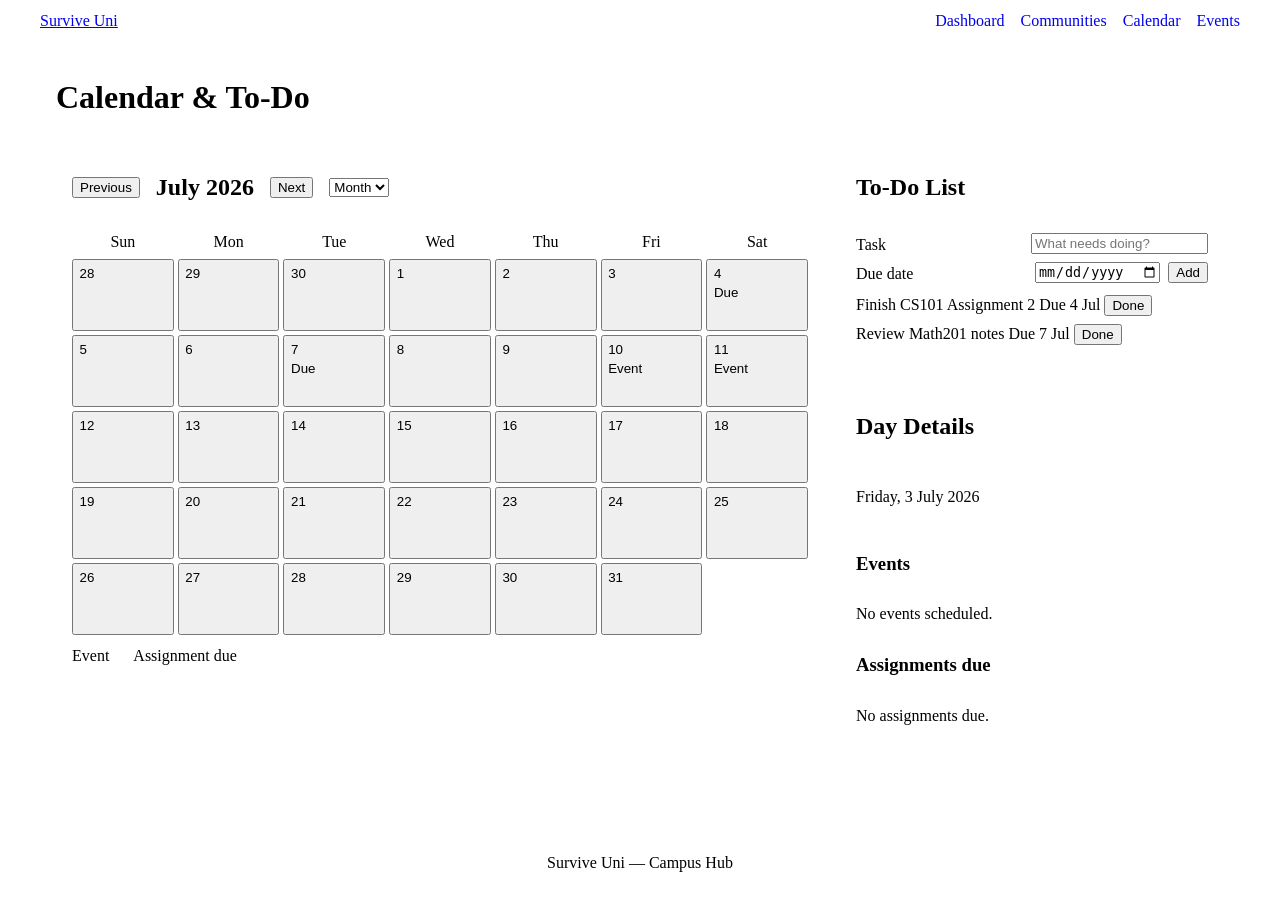
==== calendar.html @ 2c4c382d "Add campus hub multi-page HTML skeleton (Person A). Four-page structure with shared nav, stable IDs," ====
<!DOCTYPE html>
<html lang="en">
<head>
  <meta charset="UTF-8">
  <meta name="viewport" content="width=device-width, initial-scale=1.0">
  <title>Calendar — Survive Uni</title>
  <link rel="stylesheet" href="css/layout.css">
  <link rel="stylesheet" href="css/base.css">
  <link rel="stylesheet" href="css/theme.css">
</head>
<body>
  <header id="site-header">
    <div id="site-header-inner">
      <a id="site-logo" href="dashboard.html">Survive Uni</a>
      <button type="button" id="nav-toggle" aria-controls="main-nav" aria-expanded="false" aria-label="Toggle navigation">Menu</button>
      <nav id="main-nav" aria-label="Main">
        <a href="dashboard.html" data-nav="dashboard">Dashboard</a>
        <a href="communities.html" data-nav="communities">Communities</a>
        <a href="calendar.html" data-nav="calendar" aria-current="page">Calendar</a>
        <a href="events.html" data-nav="events">Events</a>
      </nav>
    </div>
  </header>

  <main id="page-main">
    <h1 id="calendar-page-heading">Calendar &amp; To-Do</h1>

    <div id="calendar-layout">
      <section id="calendar-panel" class="panel" aria-labelledby="calendar-panel-heading">
        <h2 id="calendar-panel-heading" hidden>School calendar</h2>

        <div id="calendar-toolbar">
          <button type="button" id="calendar-prev" aria-label="Previous month">Previous</button>
          <h2 id="calendar-month-label">July 2026</h2>
          <button type="button" id="calendar-next" aria-label="Next month">Next</button>
          <select id="calendar-view-toggle" aria-label="Calendar view">
            <option value="month" selected>Month</option>
            <option value="week">Week</option>
          </select>
        </div>

        <div id="calendar-grid">
          <div id="calendar-weekdays" aria-hidden="true">
            <span>Sun</span>
            <span>Mon</span>
            <span>Tue</span>
            <span>Wed</span>
            <span>Thu</span>
            <span>Fri</span>
            <span>Sat</span>
          </div>
          <div id="calendar-days" role="grid" aria-label="Calendar days">
            <button type="button" class="calendar-day" data-date="2026-06-28" role="gridcell" aria-label="28 June 2026">28</button>
            <button type="button" class="calendar-day" data-date="2026-06-29" role="gridcell" aria-label="29 June 2026">29</button>
            <button type="button" class="calendar-day" data-date="2026-06-30" role="gridcell" aria-label="30 June 2026">30</button>
            <button type="button" class="calendar-day" data-date="2026-07-01" role="gridcell" aria-label="1 July 2026">1</button>
            <button type="button" class="calendar-day" data-date="2026-07-02" role="gridcell" aria-label="2 July 2026">2</button>
            <button type="button" class="calendar-day" data-date="2026-07-03" role="gridcell" aria-label="3 July 2026" aria-current="date">3</button>
            <button type="button" class="calendar-day" data-date="2026-07-04" role="gridcell" aria-label="4 July 2026">
              4
              <span class="calendar-marker calendar-marker--assignment" title="CS101 Assignment 2 due">Due</span>
            </button>
            <button type="button" class="calendar-day" data-date="2026-07-05" role="gridcell" aria-label="5 July 2026">5</button>
            <button type="button" class="calendar-day" data-date="2026-07-06" role="gridcell" aria-label="6 July 2026">6</button>
            <button type="button" class="calendar-day" data-date="2026-07-07" role="gridcell" aria-label="7 July 2026">
              7
              <span class="calendar-marker calendar-marker--assignment" title="Math201 Problem Set 5 due">Due</span>
            </button>
            <button type="button" class="calendar-day" data-date="2026-07-08" role="gridcell" aria-label="8 July 2026">8</button>
            <button type="button" class="calendar-day" data-date="2026-07-09" role="gridcell" aria-label="9 July 2026">9</button>
            <button type="button" class="calendar-day" data-date="2026-07-10" role="gridcell" aria-label="10 July 2026">
              10
              <span class="calendar-marker calendar-marker--event" title="Career Fair">Event</span>
            </button>
            <button type="button" class="calendar-day" data-date="2026-07-11" role="gridcell" aria-label="11 July 2026">
              11
              <span class="calendar-marker calendar-marker--event" title="Hackathon Kickoff">Event</span>
            </button>
            <button type="button" class="calendar-day" data-date="2026-07-12" role="gridcell" aria-label="12 July 2026">12</button>
            <button type="button" class="calendar-day" data-date="2026-07-13" role="gridcell" aria-label="13 July 2026">13</button>
            <button type="button" class="calendar-day" data-date="2026-07-14" role="gridcell" aria-label="14 July 2026">14</button>
            <button type="button" class="calendar-day" data-date="2026-07-15" role="gridcell" aria-label="15 July 2026">15</button>
            <button type="button" class="calendar-day" data-date="2026-07-16" role="gridcell" aria-label="16 July 2026">16</button>
            <button type="button" class="calendar-day" data-date="2026-07-17" role="gridcell" aria-label="17 July 2026">17</button>
            <button type="button" class="calendar-day" data-date="2026-07-18" role="gridcell" aria-label="18 July 2026">18</button>
            <button type="button" class="calendar-day" data-date="2026-07-19" role="gridcell" aria-label="19 July 2026">19</button>
            <button type="button" class="calendar-day" data-date="2026-07-20" role="gridcell" aria-label="20 July 2026">20</button>
            <button type="button" class="calendar-day" data-date="2026-07-21" role="gridcell" aria-label="21 July 2026">21</button>
            <button type="button" class="calendar-day" data-date="2026-07-22" role="gridcell" aria-label="22 July 2026">22</button>
            <button type="button" class="calendar-day" data-date="2026-07-23" role="gridcell" aria-label="23 July 2026">23</button>
            <button type="button" class="calendar-day" data-date="2026-07-24" role="gridcell" aria-label="24 July 2026">24</button>
            <button type="button" class="calendar-day" data-date="2026-07-25" role="gridcell" aria-label="25 July 2026">25</button>
            <button type="button" class="calendar-day" data-date="2026-07-26" role="gridcell" aria-label="26 July 2026">26</button>
            <button type="button" class="calendar-day" data-date="2026-07-27" role="gridcell" aria-label="27 July 2026">27</button>
            <button type="button" class="calendar-day" data-date="2026-07-28" role="gridcell" aria-label="28 July 2026">28</button>
            <button type="button" class="calendar-day" data-date="2026-07-29" role="gridcell" aria-label="29 July 2026">29</button>
            <button type="button" class="calendar-day" data-date="2026-07-30" role="gridcell" aria-label="30 July 2026">30</button>
            <button type="button" class="calendar-day" data-date="2026-07-31" role="gridcell" aria-label="31 July 2026">31</button>
          </div>
        </div>

        <div id="calendar-legend" aria-label="Calendar legend">
          <span><span class="calendar-marker calendar-marker--event" aria-hidden="true"></span> Event</span>
          <span><span class="calendar-marker calendar-marker--assignment" aria-hidden="true"></span> Assignment due</span>
        </div>
      </section>

      <aside id="calendar-sidebar">
        <section id="todo-panel" class="panel" aria-labelledby="todo-heading">
          <h2 id="todo-heading">To-Do List</h2>
          <form id="todo-form" aria-label="Add a to-do">
            <label for="todo-title">Task</label>
            <input type="text" id="todo-title" name="title" placeholder="What needs doing?" required>
            <label for="todo-due">Due date</label>
            <input type="date" id="todo-due" name="due">
            <button type="submit" id="todo-add-btn">Add</button>
          </form>
          <ul id="todo-list" aria-live="polite">
            <li class="todo-item" data-todo-id="1">
              <span class="todo-title">Finish CS101 Assignment 2</span>
              <time class="todo-due" datetime="2026-07-04">Due 4 Jul</time>
              <button type="button" class="todo-done-btn">Done</button>
            </li>
            <li class="todo-item" data-todo-id="2">
              <span class="todo-title">Review Math201 notes</span>
              <time class="todo-due" datetime="2026-07-07">Due 7 Jul</time>
              <button type="button" class="todo-done-btn">Done</button>
            </li>
          </ul>
        </section>

        <section id="day-detail-panel" class="panel" aria-labelledby="day-detail-heading">
          <h2 id="day-detail-heading">Day Details</h2>
          <p id="selected-day-label">Friday, 3 July 2026</p>
          <h3 id="day-events-heading">Events</h3>
          <ul id="day-events-list">
            <li>No events scheduled.</li>
          </ul>
          <h3 id="day-assignments-heading">Assignments due</h3>
          <ul id="day-assignments-list">
            <li>No assignments due.</li>
          </ul>
        </section>
      </aside>
    </div>
  </main>

  <footer id="site-footer">
    <p>Survive Uni — Campus Hub</p>
  </footer>

  <template id="calendar-event-template">
    <li class="calendar-event-item">
      <strong class="calendar-event-title"></strong>
      <time class="calendar-event-time"></time>
    </li>
  </template>

  <template id="todo-item-template">
    <li class="todo-item">
      <span class="todo-title"></span>
      <time class="todo-due"></time>
      <button type="button" class="todo-done-btn">Done</button>
    </li>
  </template>

  <script src="js/storage.js"></script>
  <script src="js/calendar.js"></script>
  <script src="js/app.js"></script>
</body>
</html>
---- css/layout.css ----
/* Person A — structural layout only (Person B owns visual styling) */

*,
*::before,
*::after {
  box-sizing: border-box;
}

body {
  margin: 0;
  min-height: 100vh;
  display: flex;
  flex-direction: column;
}

#site-header {
  display: flex;
  flex-wrap: wrap;
  align-items: center;
  justify-content: space-between;
  gap: 0.75rem;
  padding: 0.75rem 1rem;
}

#site-header-inner {
  display: flex;
  flex-wrap: wrap;
  align-items: center;
  justify-content: space-between;
  gap: 0.75rem;
  width: 100%;
  max-width: 1200px;
  margin: 0 auto;
}

#nav-toggle {
  display: none;
}

#main-nav {
  display: flex;
  flex-wrap: wrap;
  gap: 0.5rem 1rem;
  align-items: center;
}

#main-nav a {
  text-decoration: none;
}

#page-main {
  flex: 1;
  width: 100%;
  max-width: 1200px;
  margin: 0 auto;
  padding: 1rem;
}

#site-footer {
  padding: 0.75rem 1rem;
  text-align: center;
}

.panel {
  display: flex;
  flex-direction: column;
  gap: 0.75rem;
  padding: 1rem;
  min-width: 0;
}

.panel ul,
.panel ol {
  list-style: none;
  margin: 0;
  padding: 0;
  display: flex;
  flex-direction: column;
  gap: 0.5rem;
}

/* Dashboard */
#dashboard-grid {
  display: grid;
  grid-template-columns: minmax(0, 2fr) minmax(0, 1fr);
  gap: 1rem;
  align-items: start;
}

#dashboard-primary {
  display: flex;
  flex-direction: column;
  gap: 1rem;
}

#dashboard-sidebar {
  display: flex;
  flex-direction: column;
  gap: 1rem;
}

#weekly-timetable {
  width: 100%;
  border-collapse: collapse;
}

#weekly-timetable th,
#weekly-timetable td {
  padding: 0.5rem;
  text-align: left;
  vertical-align: top;
}

#quick-links ul {
  display: flex;
  flex-wrap: wrap;
  gap: 0.5rem 1rem;
}

/* Communities */
#communities-layout {
  display: grid;
  grid-template-columns: minmax(0, 240px) minmax(0, 1fr) minmax(0, 200px);
  gap: 1rem;
  align-items: stretch;
  min-height: 70vh;
}

#communities-sidebar,
#chat-panel,
#members-panel {
  display: flex;
  flex-direction: column;
  gap: 0.75rem;
  min-width: 0;
  min-height: 0;
}

#community-search,
#join-community-form,
#chat-compose-form {
  display: flex;
  flex-wrap: wrap;
  gap: 0.5rem;
  align-items: flex-end;
}

#community-search label,
#join-community-form label,
#chat-compose-form label {
  display: flex;
  flex-direction: column;
  gap: 0.25rem;
  flex: 1 1 140px;
}

#communities-list {
  flex: 1;
  overflow-y: auto;
  display: flex;
  flex-direction: column;
  gap: 0.25rem;
}

.community-item {
  display: block;
  width: 100%;
  text-align: left;
  padding: 0.5rem 0.75rem;
  cursor: pointer;
}

#chat-header {
  display: flex;
  align-items: center;
  justify-content: space-between;
  gap: 0.5rem;
}

#chat-messages {
  flex: 1;
  overflow-y: auto;
  display: flex;
  flex-direction: column;
  gap: 0.75rem;
  min-height: 12rem;
  padding: 0.5rem;
}

.chat-message {
  display: flex;
  flex-direction: column;
  gap: 0.25rem;
  max-width: 85%;
}

.chat-message--self {
  align-self: flex-end;
  text-align: right;
}

#chat-compose-form {
  margin-top: auto;
}

#community-members-list {
  flex: 1;
  overflow-y: auto;
}

/* Calendar */
#calendar-layout {
  display: grid;
  grid-template-columns: minmax(0, 2fr) minmax(0, 1fr);
  gap: 1rem;
  align-items: start;
}

#calendar-toolbar {
  display: flex;
  flex-wrap: wrap;
  align-items: center;
  gap: 0.5rem 1rem;
}

#calendar-grid {
  display: flex;
  flex-direction: column;
  gap: 0.5rem;
}

#calendar-weekdays {
  display: grid;
  grid-template-columns: repeat(7, minmax(0, 1fr));
  gap: 0.25rem;
  text-align: center;
}

#calendar-days {
  display: grid;
  grid-template-columns: repeat(7, minmax(0, 1fr));
  gap: 0.25rem;
}

.calendar-day {
  min-height: 4.5rem;
  padding: 0.35rem;
  display: flex;
  flex-direction: column;
  gap: 0.25rem;
}

#calendar-legend {
  display: flex;
  flex-wrap: wrap;
  gap: 0.75rem 1.5rem;
}

#todo-form {
  display: flex;
  flex-wrap: wrap;
  gap: 0.5rem;
  align-items: flex-end;
}

#todo-form label {
  display: flex;
  flex-direction: column;
  gap: 0.25rem;
  flex: 1 1 140px;
}

#calendar-sidebar {
  display: flex;
  flex-direction: column;
  gap: 1rem;
}

/* Events */
#events-layout {
  display: grid;
  grid-template-columns: minmax(0, 220px) minmax(0, 1fr);
  gap: 1rem;
  align-items: start;
}

#events-filter-bar {
  display: flex;
  flex-direction: column;
  gap: 0.75rem;
}

#events-filter-bar label {
  display: flex;
  flex-direction: column;
  gap: 0.25rem;
}

#events-feed {
  display: flex;
  flex-direction: column;
  gap: 1rem;
}

.event-card {
  display: flex;
  flex-direction: column;
  gap: 0.5rem;
  padding: 1rem;
}

.event-card-media {
  width: 100%;
  max-height: 200px;
  object-fit: cover;
}

/* Mobile */
@media (max-width: 768px) {
  #nav-toggle {
    display: inline-block;
  }

  #main-nav {
    display: none;
    flex-direction: column;
    align-items: stretch;
    width: 100%;
  }

  #main-nav.is-open {
    display: flex;
  }

  #dashboard-grid,
  #communities-layout,
  #calendar-layout,
  #events-layout {
    grid-template-columns: 1fr;
  }

  #communities-layout {
    min-height: auto;
  }

  #members-panel {
    order: 3;
  }

  #chat-panel {
    order: 2;
    min-height: 50vh;
  }

  #communities-sidebar {
    order: 1;
  }
}
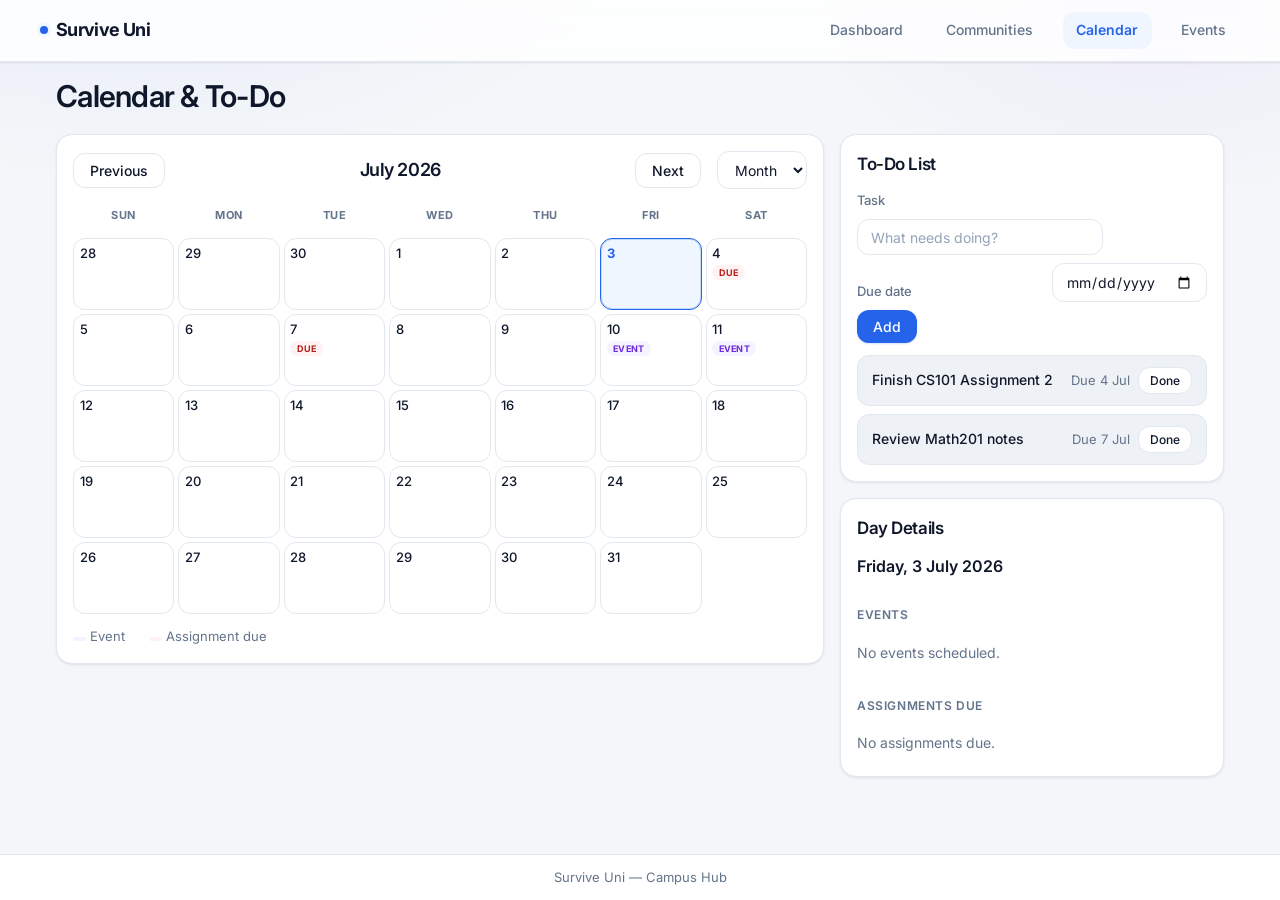
==== commit ad67de7b: "Polish UI with emil-design-eng motion and visual refinements. Custom easings, staggered reveals, pre" ====
--- a/calendar.html
+++ b/calendar.html
@@ -7,6 +7,7 @@
   <link rel="stylesheet" href="css/layout.css">
   <link rel="stylesheet" href="css/base.css">
   <link rel="stylesheet" href="css/theme.css">
+  <link rel="stylesheet" href="css/animations.css">
 </head>
 <body>
   <header id="site-header">
--- a/css/base.css
+++ b/css/base.css
@@ -0,0 +1,719 @@
+/* Person B — Modern SaaS base styles (Emil design-eng polish) */
+
+@import url("https://fonts.googleapis.com/css2?family=Inter:wght@400;500;600;700&display=swap");
+
+:root {
+  --font-sans: "Inter", system-ui, -apple-system, "Segoe UI", Roboto, sans-serif;
+  --radius-sm: 8px;
+  --radius-md: 12px;
+  --radius-lg: 16px;
+  --radius-xl: 20px;
+  --radius-full: 9999px;
+  --shadow-sm: 0 1px 2px rgba(15, 23, 42, 0.04), 0 1px 3px rgba(15, 23, 42, 0.06);
+  --shadow-md: 0 4px 6px rgba(15, 23, 42, 0.04), 0 10px 24px rgba(15, 23, 42, 0.08);
+  --shadow-lg: 0 8px 16px rgba(15, 23, 42, 0.06), 0 24px 48px rgba(15, 23, 42, 0.1);
+  --ease-out: cubic-bezier(0.23, 1, 0.32, 1);
+  --duration-fast: 140ms;
+}
+
+body {
+  font-family: var(--font-sans);
+  font-size: 0.9375rem;
+  line-height: 1.6;
+  color: var(--color-text);
+  background-color: var(--color-bg);
+  background-image:
+    radial-gradient(ellipse 80% 60% at 10% -10%, rgba(37, 99, 235, 0.07), transparent 50%),
+    radial-gradient(ellipse 60% 50% at 90% 0%, rgba(124, 58, 237, 0.05), transparent 45%);
+  -webkit-font-smoothing: antialiased;
+  text-rendering: optimizeLegibility;
+}
+
+h1, h2, h3 {
+  margin: 0;
+  font-weight: 600;
+  letter-spacing: -0.025em;
+  color: var(--color-text);
+}
+
+h1 {
+  font-size: 1.875rem;
+  line-height: 1.2;
+}
+
+h2 { font-size: 1.0625rem; }
+h3 { font-size: 0.9375rem; }
+
+p { margin: 0; }
+
+a {
+  color: var(--color-accent);
+  text-decoration: none;
+  transition: color var(--duration-fast) var(--ease-out);
+}
+
+@media (hover: hover) and (pointer: fine) {
+  a:hover {
+    color: var(--color-accent-hover);
+  }
+}
+
+/* Header — glass bar */
+#site-header {
+  background: rgba(255, 255, 255, 0.82);
+  backdrop-filter: blur(12px) saturate(1.4);
+  -webkit-backdrop-filter: blur(12px) saturate(1.4);
+  border-bottom: 1px solid var(--color-border);
+  box-shadow: var(--shadow-sm);
+  position: sticky;
+  top: 0;
+  z-index: 100;
+}
+
+#site-logo {
+  font-size: 1.125rem;
+  font-weight: 700;
+  color: var(--color-text);
+  letter-spacing: -0.035em;
+  display: inline-flex;
+  align-items: center;
+  gap: 0.5rem;
+}
+
+#site-logo::before {
+  content: "";
+  width: 8px;
+  height: 8px;
+  border-radius: var(--radius-full);
+  background: var(--color-accent);
+  box-shadow: 0 0 0 3px var(--color-accent-subtle);
+}
+
+@media (hover: hover) and (pointer: fine) {
+  #site-logo:hover {
+    color: var(--color-accent);
+  }
+}
+
+#main-nav a {
+  font-size: 0.875rem;
+  font-weight: 500;
+  color: var(--color-text-muted);
+  padding: 0.45rem 0.85rem;
+  border-radius: var(--radius-md);
+}
+
+@media (hover: hover) and (pointer: fine) {
+  #main-nav a:hover {
+    color: var(--color-text);
+    background: var(--color-bg-subtle);
+  }
+}
+
+#main-nav a[aria-current="page"] {
+  color: var(--color-accent);
+  background: var(--color-accent-subtle);
+  font-weight: 600;
+}
+
+#nav-toggle {
+  font-family: inherit;
+  font-size: 0.875rem;
+  font-weight: 500;
+  padding: 0.45rem 0.85rem;
+  border: 1px solid var(--color-border);
+  border-radius: var(--radius-md);
+  background: var(--color-surface);
+  color: var(--color-text);
+  cursor: pointer;
+}
+
+@media (hover: hover) and (pointer: fine) {
+  #nav-toggle:hover {
+    background: var(--color-bg-subtle);
+    border-color: var(--color-border-strong);
+  }
+}
+
+#site-footer {
+  font-size: 0.8125rem;
+  color: var(--color-text-muted);
+  border-top: 1px solid var(--color-border);
+  background: var(--color-surface);
+}
+
+#site-footer p { margin: 0; }
+
+/* Panels */
+.panel {
+  background: var(--color-surface);
+  border: 1px solid var(--color-border);
+  border-radius: var(--radius-lg);
+  box-shadow: var(--shadow-sm);
+}
+
+#today-summary {
+  background:
+    linear-gradient(135deg, var(--color-accent-subtle) 0%, transparent 55%),
+    var(--color-surface);
+  border-color: var(--color-accent-border);
+  position: relative;
+  overflow: hidden;
+}
+
+#today-summary::after {
+  content: "";
+  position: absolute;
+  top: -40%;
+  right: -10%;
+  width: 200px;
+  height: 200px;
+  border-radius: 50%;
+  background: radial-gradient(circle, rgba(37, 99, 235, 0.08) 0%, transparent 70%);
+  pointer-events: none;
+}
+
+#today-date-label {
+  font-size: 0.75rem;
+  font-weight: 600;
+  color: var(--color-accent);
+  text-transform: uppercase;
+  letter-spacing: 0.06em;
+}
+
+#today-summary-text {
+  color: var(--color-text-muted);
+  max-width: 42ch;
+}
+
+/* Buttons */
+button,
+[type="submit"] {
+  font-family: inherit;
+  font-size: 0.875rem;
+  font-weight: 500;
+  padding: 0.5rem 1rem;
+  border: none;
+  border-radius: var(--radius-md);
+  background: var(--color-accent);
+  color: #fff;
+  cursor: pointer;
+  box-shadow: 0 1px 2px rgba(37, 99, 235, 0.2);
+}
+
+@media (hover: hover) and (pointer: fine) {
+  button:hover,
+  [type="submit"]:hover {
+    background: var(--color-accent-hover);
+    box-shadow: 0 2px 8px rgba(37, 99, 235, 0.25);
+  }
+}
+
+button:active,
+[type="submit"]:active {
+  transform: scale(0.97);
+  box-shadow: none;
+}
+
+button:focus-visible,
+[type="submit"]:focus-visible,
+input:focus-visible,
+select:focus-visible {
+  outline: 2px solid var(--color-accent);
+  outline-offset: 2px;
+}
+
+#calendar-prev,
+#calendar-next,
+#events-load-more,
+.todo-done-btn {
+  background: var(--color-surface);
+  color: var(--color-text);
+  border: 1px solid var(--color-border);
+  box-shadow: none;
+}
+
+@media (hover: hover) and (pointer: fine) {
+  #calendar-prev:hover,
+  #calendar-next:hover,
+  #events-load-more:hover,
+  .todo-done-btn:hover {
+    background: var(--color-bg-subtle);
+    border-color: var(--color-border-strong);
+    box-shadow: var(--shadow-sm);
+  }
+
+  .todo-done-btn:hover {
+    background: var(--color-success-bg);
+    color: var(--color-success-text);
+    border-color: var(--color-success-border);
+  }
+}
+
+/* Forms */
+input,
+select,
+textarea {
+  font-family: inherit;
+  font-size: 0.875rem;
+  padding: 0.55rem 0.8rem;
+  border: 1px solid var(--color-border);
+  border-radius: var(--radius-md);
+  background: var(--color-surface);
+  color: var(--color-text);
+  transition: border-color var(--duration-fast) var(--ease-out),
+              box-shadow var(--duration-fast) var(--ease-out);
+}
+
+input::placeholder {
+  color: var(--color-text-faint);
+}
+
+@media (hover: hover) and (pointer: fine) {
+  input:hover,
+  select:hover {
+    border-color: var(--color-border-strong);
+  }
+}
+
+input:focus,
+select:focus {
+  border-color: var(--color-accent);
+  box-shadow: 0 0 0 3px var(--color-accent-subtle);
+  outline: none;
+}
+
+label {
+  font-size: 0.8125rem;
+  font-weight: 500;
+  color: var(--color-text-muted);
+}
+
+/* Timetable */
+#weekly-timetable {
+  font-size: 0.8125rem;
+  border-radius: var(--radius-md);
+  overflow: hidden;
+  border: 1px solid var(--color-border);
+}
+
+#weekly-timetable thead {
+  background: var(--color-bg-subtle);
+}
+
+#weekly-timetable th {
+  font-weight: 600;
+  font-size: 0.75rem;
+  text-transform: uppercase;
+  letter-spacing: 0.04em;
+  color: var(--color-text-muted);
+  border-bottom: 1px solid var(--color-border);
+}
+
+#weekly-timetable td,
+#weekly-timetable tbody th {
+  border-bottom: 1px solid var(--color-border);
+}
+
+#weekly-timetable tbody th {
+  color: var(--color-text-faint);
+  font-weight: 500;
+  width: 4.5rem;
+}
+
+#weekly-timetable td:not(:empty) {
+  font-weight: 500;
+  color: var(--color-text);
+  background: var(--color-accent-subtle);
+  border-radius: var(--radius-sm);
+}
+
+@media (hover: hover) and (pointer: fine) {
+  #weekly-timetable tbody tr:hover td:not(:empty) {
+    background: rgba(37, 99, 235, 0.12);
+  }
+}
+
+/* Dashboard lists */
+#deadlines-list li,
+#announcements-list li,
+#upcoming-events-list li {
+  padding: 0.75rem 0.85rem;
+  border-radius: var(--radius-md);
+  background: var(--color-bg-subtle);
+  border: 1px solid transparent;
+  font-size: 0.875rem;
+}
+
+@media (hover: hover) and (pointer: fine) {
+  #deadlines-list li:hover,
+  #announcements-list li:hover,
+  #upcoming-events-list li:hover {
+    background: var(--color-surface);
+    border-color: var(--color-border);
+    transform: translateX(2px);
+  }
+}
+
+#deadlines-list li {
+  border-left: 3px solid var(--color-urgent);
+}
+
+#deadlines-list li:nth-child(2) {
+  border-left-color: var(--color-soon);
+}
+
+#announcements-list li {
+  border-left: 3px solid var(--color-accent);
+}
+
+#upcoming-events-list li {
+  border-left: 3px solid var(--color-event);
+}
+
+#deadlines-list span,
+#announcements-list span,
+#upcoming-events-list span {
+  color: var(--color-text-muted);
+}
+
+#quick-links a {
+  display: inline-block;
+  padding: 0.4rem 0.85rem;
+  border-radius: var(--radius-full);
+  background: var(--color-accent-subtle);
+  font-size: 0.8125rem;
+  font-weight: 500;
+  transition: background var(--duration-fast) var(--ease-out),
+              color var(--duration-fast) var(--ease-out),
+              transform var(--duration-fast) var(--ease-out);
+}
+
+@media (hover: hover) and (pointer: fine) {
+  #quick-links a:hover {
+    background: var(--color-accent);
+    color: #fff;
+    transform: translateY(-1px);
+  }
+}
+
+#communities-page-heading,
+#calendar-page-heading,
+#events-page-heading {
+  margin-bottom: 1.25rem;
+}
+
+/* Communities */
+.community-item {
+  font-family: inherit;
+  font-size: 0.875rem;
+  border: 1px solid transparent;
+  border-radius: var(--radius-md);
+  background: transparent;
+  color: var(--color-text);
+  box-shadow: none;
+}
+
+.community-item[aria-current="true"] {
+  background: var(--color-accent-subtle);
+  border-color: var(--color-accent-border);
+  color: var(--color-accent);
+  font-weight: 600;
+}
+
+.community-unread {
+  display: inline-flex;
+  align-items: center;
+  justify-content: center;
+  min-width: 1.25rem;
+  height: 1.25rem;
+  padding: 0 0.35rem;
+  margin-left: 0.5rem;
+  font-size: 0.6875rem;
+  font-weight: 700;
+  border-radius: var(--radius-full);
+  background: var(--color-accent);
+  color: #fff;
+}
+
+#chat-panel {
+  background: var(--color-bg-subtle);
+}
+
+#chat-header {
+  padding-bottom: 0.85rem;
+  border-bottom: 1px solid var(--color-border);
+}
+
+#chat-header-meta {
+  font-size: 0.8125rem;
+  color: var(--color-text-muted);
+}
+
+#chat-messages {
+  background: var(--color-surface);
+  border-radius: var(--radius-md);
+  border: 1px solid var(--color-border);
+  scroll-behavior: smooth;
+}
+
+.chat-message {
+  padding: 0.7rem 0.9rem;
+  border-radius: var(--radius-lg) var(--radius-lg) var(--radius-lg) var(--radius-sm);
+  background: var(--color-bg-subtle);
+  border: 1px solid var(--color-border);
+  max-width: 78%;
+}
+
+.chat-message--self {
+  border-radius: var(--radius-lg) var(--radius-lg) var(--radius-sm) var(--radius-lg);
+  background: linear-gradient(135deg, var(--color-accent-subtle), rgba(37, 99, 235, 0.06));
+  border-color: var(--color-accent-border);
+}
+
+.chat-message header {
+  display: flex;
+  flex-wrap: wrap;
+  align-items: center;
+  gap: 0.35rem 0.5rem;
+  margin-bottom: 0.3rem;
+}
+
+.chat-sender { font-size: 0.8125rem; }
+
+.chat-role {
+  font-size: 0.625rem;
+  font-weight: 700;
+  text-transform: uppercase;
+  letter-spacing: 0.05em;
+  padding: 0.15rem 0.45rem;
+  border-radius: var(--radius-sm);
+}
+
+.chat-timestamp {
+  font-size: 0.6875rem;
+  color: var(--color-text-faint);
+  margin-left: auto;
+}
+
+.chat-body {
+  margin: 0;
+  font-size: 0.875rem;
+  line-height: 1.55;
+}
+
+#community-members-list li {
+  padding: 0.55rem 0.7rem;
+  border-radius: var(--radius-md);
+  font-size: 0.875rem;
+}
+
+@media (hover: hover) and (pointer: fine) {
+  #community-members-list li:hover {
+    background: var(--color-bg-subtle);
+  }
+}
+
+#community-members-list li[data-role="lecturer"] {
+  border-left: 3px solid var(--color-role-lecturer);
+}
+
+#community-members-list span {
+  color: var(--color-text-muted);
+  font-size: 0.8125rem;
+}
+
+/* Calendar */
+#calendar-month-label {
+  font-size: 1.125rem;
+  font-weight: 600;
+  flex: 1;
+  text-align: center;
+}
+
+#calendar-weekdays span {
+  font-size: 0.6875rem;
+  font-weight: 700;
+  color: var(--color-text-muted);
+  text-transform: uppercase;
+  letter-spacing: 0.05em;
+  padding: 0.35rem;
+}
+
+.calendar-day {
+  font-family: inherit;
+  font-size: 0.8125rem;
+  font-weight: 500;
+  text-align: left;
+  border: 1px solid var(--color-border);
+  border-radius: var(--radius-md);
+  background: var(--color-surface);
+  color: var(--color-text);
+  cursor: pointer;
+  box-shadow: none;
+}
+
+.calendar-day[aria-current="date"] {
+  border-color: var(--color-accent);
+  background: var(--color-accent-subtle);
+  box-shadow: inset 0 0 0 1px var(--color-accent-border);
+  font-weight: 700;
+  color: var(--color-accent);
+}
+
+.calendar-marker {
+  display: inline-block;
+  font-size: 0.5625rem;
+  font-weight: 700;
+  padding: 0.12rem 0.4rem;
+  border-radius: var(--radius-sm);
+  text-transform: uppercase;
+  letter-spacing: 0.03em;
+}
+
+.calendar-marker--event {
+  background: var(--color-event-bg);
+  color: var(--color-event-text);
+}
+
+.calendar-marker--assignment {
+  background: var(--color-urgent-bg);
+  color: var(--color-urgent-text);
+}
+
+#calendar-legend {
+  font-size: 0.8125rem;
+  color: var(--color-text-muted);
+}
+
+.todo-item {
+  display: flex;
+  flex-wrap: wrap;
+  align-items: center;
+  gap: 0.5rem;
+  padding: 0.7rem 0.85rem;
+  border-radius: var(--radius-md);
+  background: var(--color-bg-subtle);
+  border: 1px solid var(--color-border);
+  font-size: 0.875rem;
+}
+
+.todo-title { flex: 1; font-weight: 500; }
+
+.todo-due {
+  font-size: 0.8125rem;
+  color: var(--color-text-muted);
+}
+
+.todo-done-btn {
+  padding: 0.3rem 0.7rem;
+  font-size: 0.75rem;
+}
+
+.todo-item.is-done .todo-done-btn {
+  background: var(--color-success-bg);
+  color: var(--color-success-text);
+  border-color: var(--color-success-border);
+}
+
+#day-detail-panel h3 {
+  margin-top: 0.85rem;
+  color: var(--color-text-muted);
+  font-size: 0.75rem;
+  text-transform: uppercase;
+  letter-spacing: 0.05em;
+}
+
+#selected-day-label {
+  font-weight: 600;
+  font-size: 1rem;
+}
+
+#day-events-list li,
+#day-assignments-list li {
+  font-size: 0.875rem;
+  color: var(--color-text-muted);
+  padding: 0.35rem 0;
+}
+
+/* Events */
+#events-filter-bar {
+  position: sticky;
+  top: 4.5rem;
+}
+
+.event-card {
+  border: 1px solid var(--color-border);
+  border-radius: var(--radius-lg);
+  background: var(--color-surface);
+  box-shadow: var(--shadow-sm);
+  padding: 1.15rem;
+  gap: 0.65rem;
+}
+
+@media (hover: hover) and (pointer: fine) {
+  .event-card:hover {
+    box-shadow: var(--shadow-md);
+    border-color: var(--color-border-strong);
+  }
+}
+
+.event-title {
+  font-size: 1.125rem;
+  font-weight: 600;
+  margin: 0;
+  letter-spacing: -0.025em;
+}
+
+.event-meta {
+  font-size: 0.8125rem;
+  color: var(--color-text-muted);
+  margin: 0;
+}
+
+.event-summary {
+  font-size: 0.875rem;
+  color: var(--color-text);
+  line-height: 1.6;
+  margin: 0;
+}
+
+.event-category {
+  display: inline-block;
+  align-self: flex-start;
+  font-size: 0.625rem;
+  font-weight: 700;
+  text-transform: uppercase;
+  letter-spacing: 0.05em;
+  padding: 0.25rem 0.6rem;
+  border-radius: var(--radius-full);
+}
+
+#events-load-more {
+  width: 100%;
+  margin-top: 0.5rem;
+}
+
+@media (max-width: 768px) {
+  #main-nav.is-open {
+    padding: 0.5rem 0;
+    border-top: 1px solid var(--color-border);
+  }
+
+  #main-nav.is-open a {
+    display: block;
+    padding: 0.65rem 0.75rem;
+  }
+
+  .chat-message {
+    max-width: 90%;
+  }
+}
+
+[data-theme="dark"] #site-header {
+  background: rgba(30, 41, 59, 0.85);
+}
+
+body.survival-mode #site-header {
+  background: rgba(26, 35, 50, 0.92);
+}
--- a/css/theme.css
+++ b/css/theme.css
@@ -0,0 +1,180 @@
+/* Person B — Modern SaaS theme tokens, categories, Survival Mode */
+
+:root {
+  /* Surfaces */
+  --color-bg: #f4f6f9;
+  --color-bg-subtle: #eef1f6;
+  --color-surface: #ffffff;
+  --color-border: #e2e8f0;
+  --color-border-strong: #cbd5e1;
+
+  /* Text */
+  --color-text: #0f172a;
+  --color-text-muted: #64748b;
+  --color-text-faint: #94a3b8;
+
+  /* Accent — SaaS blue */
+  --color-accent: #2563eb;
+  --color-accent-hover: #1d4ed8;
+  --color-accent-subtle: #eff6ff;
+  --color-accent-border: #bfdbfe;
+
+  /* Urgency / deadlines */
+  --color-urgent: #dc2626;
+  --color-urgent-bg: #fef2f2;
+  --color-urgent-text: #b91c1c;
+  --color-soon: #d97706;
+  --color-soon-bg: #fffbeb;
+  --color-soon-text: #b45309;
+  --color-chill: #16a34a;
+  --color-chill-bg: #f0fdf4;
+  --color-chill-text: #15803d;
+
+  /* Events & calendar */
+  --color-event: #7c3aed;
+  --color-event-bg: #f5f3ff;
+  --color-event-text: #6d28d9;
+
+  /* Roles */
+  --color-role-lecturer: #2563eb;
+  --color-role-lecturer-bg: #eff6ff;
+  --color-role-lecturer-text: #1d4ed8;
+  --color-role-student-bg: #f1f5f9;
+  --color-role-student-text: #475569;
+
+  /* Status */
+  --color-success-bg: #f0fdf4;
+  --color-success-text: #15803d;
+  --color-success-border: #bbf7d0;
+  --color-danger: #dc2626;
+  --color-danger-hover: #b91c1c;
+
+  /* Event category pills */
+  --cat-career-bg: #fef3c7;
+  --cat-career-text: #b45309;
+  --cat-academic-bg: #eff6ff;
+  --cat-academic-text: #1d4ed8;
+  --cat-social-bg: #fce7f3;
+  --cat-social-text: #be185d;
+  --cat-sports-bg: #ecfdf5;
+  --cat-sports-text: #047857;
+}
+
+/* Chat role badges */
+.chat-message .chat-role {
+  background: var(--color-role-student-bg);
+  color: var(--color-role-student-text);
+}
+
+.chat-message[data-message-id="1"] .chat-role {
+  background: var(--color-role-lecturer-bg);
+  color: var(--color-role-lecturer-text);
+}
+
+/* Event category colors */
+.event-card[data-event-id="1"] .event-category {
+  background: var(--cat-career-bg);
+  color: var(--cat-career-text);
+}
+
+.event-card[data-event-id="2"] .event-category {
+  background: var(--cat-academic-bg);
+  color: var(--cat-academic-text);
+}
+
+.event-card[data-event-id="3"] .event-category {
+  background: var(--cat-sports-bg);
+  color: var(--cat-sports-text);
+}
+
+/* Dark theme (optional — toggle via data-theme on html) */
+[data-theme="dark"] {
+  --color-bg: #0f172a;
+  --color-bg-subtle: #1e293b;
+  --color-surface: #1e293b;
+  --color-border: #334155;
+  --color-border-strong: #475569;
+  --color-text: #f1f5f9;
+  --color-text-muted: #94a3b8;
+  --color-text-faint: #64748b;
+  --color-accent-subtle: #1e3a5f;
+  --color-accent-border: #1e40af;
+  --color-urgent-bg: #450a0a;
+  --color-urgent-text: #fca5a5;
+  --color-soon-bg: #451a03;
+  --color-soon-text: #fcd34d;
+  --color-event-bg: #2e1065;
+  --color-event-text: #c4b5fd;
+  --color-role-student-bg: #334155;
+  --color-role-student-text: #cbd5e1;
+  --color-role-lecturer-bg: #1e3a5f;
+  --color-role-lecturer-text: #93c5fd;
+  --shadow-sm: 0 1px 2px rgba(0, 0, 0, 0.2);
+  --shadow-md: 0 4px 12px rgba(0, 0, 0, 0.25);
+}
+
+/* Survival Mode — exam week stress theme */
+body.survival-mode {
+  --color-bg: #0c1222;
+  --color-bg-subtle: #151d2e;
+  --color-surface: #1a2332;
+  --color-border: #2a3544;
+  --color-text: #e8edf4;
+  --color-text-muted: #8b9cb3;
+  --color-accent: #3b82f6;
+  --color-accent-subtle: #1a2744;
+  --color-urgent: #f87171;
+  --color-urgent-bg: #3b1515;
+  --color-urgent-text: #fca5a5;
+}
+
+body.survival-mode #today-summary {
+  background: linear-gradient(135deg, #1a2744 0%, #1a2332 100%);
+  border-color: var(--color-urgent);
+}
+
+body.survival-mode #deadlines-list li {
+  border-left-width: 4px;
+  box-shadow: 0 0 0 1px var(--color-urgent-bg);
+}
+
+body.survival-mode #quick-links,
+body.survival-mode #announcements-panel,
+body.survival-mode #events-preview-panel,
+body.survival-mode #members-panel {
+  opacity: 0.45;
+  pointer-events: none;
+  filter: grayscale(0.3);
+}
+
+body.survival-mode #deadlines-panel,
+body.survival-mode #timetable-panel,
+body.survival-mode #todo-panel {
+  opacity: 1;
+  box-shadow: 0 0 0 2px var(--color-urgent-bg);
+}
+
+body.survival-mode .calendar-day:not([aria-current="date"]) {
+  opacity: 0.35;
+}
+
+body.survival-mode .calendar-day[aria-current="date"],
+body.survival-mode .calendar-day:has(.calendar-marker--assignment) {
+  opacity: 1;
+}
+
+body.survival-mode .calendar-marker--event:not(.calendar-marker--assignment) {
+  display: none;
+}
+
+body.survival-mode #site-header {
+  border-bottom-color: var(--color-urgent);
+}
+
+body.survival-mode #site-logo::after {
+  content: " — Survival Mode";
+  font-size: 0.75rem;
+  font-weight: 500;
+  color: var(--color-urgent);
+  margin-left: 0.35rem;
+}
--- a/css/animations.css
+++ b/css/animations.css
@@ -0,0 +1,259 @@
+/* Person B — Motion & micro-interactions (Emil design-eng principles) */
+
+:root {
+  --ease-out: cubic-bezier(0.23, 1, 0.32, 1);
+  --ease-in-out: cubic-bezier(0.77, 0, 0.175, 1);
+  --ease-drawer: cubic-bezier(0.32, 0.72, 0, 1);
+  --duration-fast: 140ms;
+  --duration-ui: 220ms;
+  --duration-enter: 380ms;
+}
+
+/* Page load — stagger panels (occasional, decorative) */
+#page-main > .panel,
+#page-main > h1,
+#dashboard-grid .panel,
+#communities-layout > *,
+#calendar-layout > *,
+#calendar-sidebar > .panel,
+#events-layout > * {
+  opacity: 0;
+  transform: translateY(10px) scale(0.98);
+  animation: revealUp var(--duration-enter) var(--ease-out) forwards;
+}
+
+#page-main > .panel { animation-delay: 0ms; }
+#dashboard-grid .panel:nth-child(1),
+#communities-layout > *:nth-child(1),
+#calendar-layout > *:nth-child(1),
+#events-layout > *:nth-child(1) { animation-delay: 40ms; }
+#dashboard-grid .panel:nth-child(2),
+#communities-layout > *:nth-child(2),
+#calendar-layout > *:nth-child(2),
+#events-layout > *:nth-child(2) { animation-delay: 80ms; }
+#communities-layout > *:nth-child(3) { animation-delay: 120ms; }
+#dashboard-primary .panel:nth-child(1) { animation-delay: 60ms; }
+#dashboard-primary .panel:nth-child(2) { animation-delay: 100ms; }
+#dashboard-sidebar .panel:nth-child(1) { animation-delay: 80ms; }
+#dashboard-sidebar .panel:nth-child(2) { animation-delay: 120ms; }
+#dashboard-sidebar .panel:nth-child(3) { animation-delay: 160ms; }
+#calendar-sidebar .panel:nth-child(1) { animation-delay: 100ms; }
+#calendar-sidebar .panel:nth-child(2) { animation-delay: 140ms; }
+
+@keyframes revealUp {
+  to {
+    opacity: 1;
+    transform: translateY(0) scale(1);
+  }
+}
+
+/* List item stagger */
+#deadlines-list li,
+#announcements-list li,
+#upcoming-events-list li,
+#communities-list li,
+#todo-list li {
+  opacity: 0;
+  transform: translateY(6px);
+  animation: revealUp var(--duration-ui) var(--ease-out) forwards;
+}
+
+#deadlines-list li:nth-child(1) { animation-delay: 180ms; }
+#deadlines-list li:nth-child(2) { animation-delay: 220ms; }
+#announcements-list li:nth-child(1) { animation-delay: 200ms; }
+#announcements-list li:nth-child(2) { animation-delay: 240ms; }
+#upcoming-events-list li:nth-child(1) { animation-delay: 140ms; }
+#upcoming-events-list li:nth-child(2) { animation-delay: 180ms; }
+#communities-list li:nth-child(1) { animation-delay: 160ms; }
+#communities-list li:nth-child(2) { animation-delay: 200ms; }
+#communities-list li:nth-child(3) { animation-delay: 240ms; }
+#todo-list li:nth-child(1) { animation-delay: 180ms; }
+#todo-list li:nth-child(2) { animation-delay: 220ms; }
+.event-card:not(.reveal-on-scroll):nth-child(1) { animation-delay: 120ms; }
+.event-card:not(.reveal-on-scroll):nth-child(2) { animation-delay: 160ms; }
+.event-card:not(.reveal-on-scroll):nth-child(3) { animation-delay: 200ms; }
+
+/* Events page uses scroll reveal instead of load stagger */
+#events-feed .event-card.reveal-on-scroll {
+  opacity: 0;
+  transform: translateY(16px);
+  animation: none;
+}
+
+/* Chat messages — enter from slight scale, not zero */
+.chat-message {
+  opacity: 0;
+  transform: translateY(6px) scale(0.97);
+  animation: messageIn var(--duration-ui) var(--ease-out) forwards;
+}
+
+.chat-message:nth-child(1) { animation-delay: 200ms; }
+.chat-message:nth-child(2) { animation-delay: 260ms; }
+.chat-message:nth-child(3) { animation-delay: 320ms; }
+
+@keyframes messageIn {
+  to {
+    opacity: 1;
+    transform: translateY(0) scale(1);
+  }
+}
+
+/* New messages added via JS */
+.chat-message.is-new {
+  opacity: 0;
+  transform: translateY(8px) scale(0.97);
+  animation: messageIn var(--duration-ui) var(--ease-out) forwards;
+}
+
+/* Mobile nav — ease-out slide */
+#main-nav {
+  transition: opacity var(--duration-ui) var(--ease-out),
+              transform var(--duration-ui) var(--ease-out);
+}
+
+@media (max-width: 768px) {
+  #main-nav {
+    opacity: 0;
+    transform: translateY(-8px);
+    pointer-events: none;
+  }
+
+  #main-nav.is-open {
+    opacity: 1;
+    transform: translateY(0);
+    pointer-events: auto;
+  }
+}
+
+/* Scroll reveal (JS adds .is-visible) */
+.reveal-on-scroll {
+  opacity: 0;
+  transform: translateY(16px);
+  transition: opacity var(--duration-enter) var(--ease-out),
+              transform var(--duration-enter) var(--ease-out);
+}
+
+.reveal-on-scroll.is-visible {
+  opacity: 1;
+  transform: translateY(0);
+}
+
+/* Todo complete — interruptible transition, not keyframe restart */
+.todo-item {
+  transition: opacity var(--duration-ui) var(--ease-out),
+              transform var(--duration-fast) var(--ease-out),
+              filter var(--duration-ui) var(--ease-out);
+}
+
+.todo-item.is-done {
+  opacity: 0.5;
+  transform: scale(0.98);
+  filter: blur(0);
+  animation: none;
+}
+
+.todo-item.is-done .todo-title {
+  text-decoration: line-through;
+}
+
+.todo-done-btn:active {
+  transform: scale(0.95);
+}
+
+/* Event card hover — gated behind fine pointer */
+@media (hover: hover) and (pointer: fine) {
+  .event-card {
+    transition: transform var(--duration-ui) var(--ease-out),
+                box-shadow var(--duration-ui) var(--ease-out),
+                border-color var(--duration-ui) var(--ease-out);
+  }
+
+  .event-card:hover {
+    transform: translateY(-3px);
+  }
+
+  .panel:hover {
+    box-shadow: var(--shadow-md);
+  }
+
+  #weekly-timetable tbody tr {
+    transition: background-color var(--duration-fast) ease;
+  }
+
+  .community-item {
+    transition: background-color var(--duration-fast) var(--ease-out),
+                border-color var(--duration-fast) var(--ease-out),
+                transform var(--duration-fast) var(--ease-out);
+  }
+
+  .community-item:hover {
+    transform: translateX(2px);
+  }
+
+  .calendar-day {
+    transition: border-color var(--duration-fast) var(--ease-out),
+                background-color var(--duration-fast) var(--ease-out),
+                transform var(--duration-fast) var(--ease-out),
+                box-shadow var(--duration-fast) var(--ease-out);
+  }
+
+  .calendar-day:hover {
+    transform: translateY(-1px);
+  }
+}
+
+/* Press feedback — all pressables */
+button,
+[type="submit"],
+.community-item,
+.calendar-day,
+#main-nav a {
+  transition: transform var(--duration-fast) var(--ease-out),
+              background-color var(--duration-fast) var(--ease-out),
+              border-color var(--duration-fast) var(--ease-out),
+              color var(--duration-fast) var(--ease-out),
+              box-shadow var(--duration-fast) var(--ease-out);
+}
+
+button:active,
+[type="submit"]:active,
+.community-item:active,
+.calendar-day:active {
+  transform: scale(0.97);
+}
+
+/* Survival mode toggle pulse (dashboard — add via JS later) */
+@keyframes urgentPulse {
+  0%, 100% { box-shadow: 0 0 0 0 rgba(220, 38, 38, 0.25); }
+  50% { box-shadow: 0 0 0 6px rgba(220, 38, 38, 0); }
+}
+
+body.survival-mode #deadlines-panel {
+  animation: urgentPulse 2.5s var(--ease-in-out) infinite;
+}
+
+/* Reduced motion */
+@media (prefers-reduced-motion: reduce) {
+  *,
+  *::before,
+  *::after {
+    animation-duration: 0.01ms !important;
+    animation-iteration-count: 1 !important;
+    transition-duration: 0.01ms !important;
+  }
+
+  .reveal-on-scroll {
+    opacity: 1;
+    transform: none;
+  }
+
+  #page-main > .panel,
+  #dashboard-grid .panel,
+  .chat-message,
+  .event-card,
+  #deadlines-list li {
+    opacity: 1;
+    transform: none;
+    animation: none;
+  }
+}
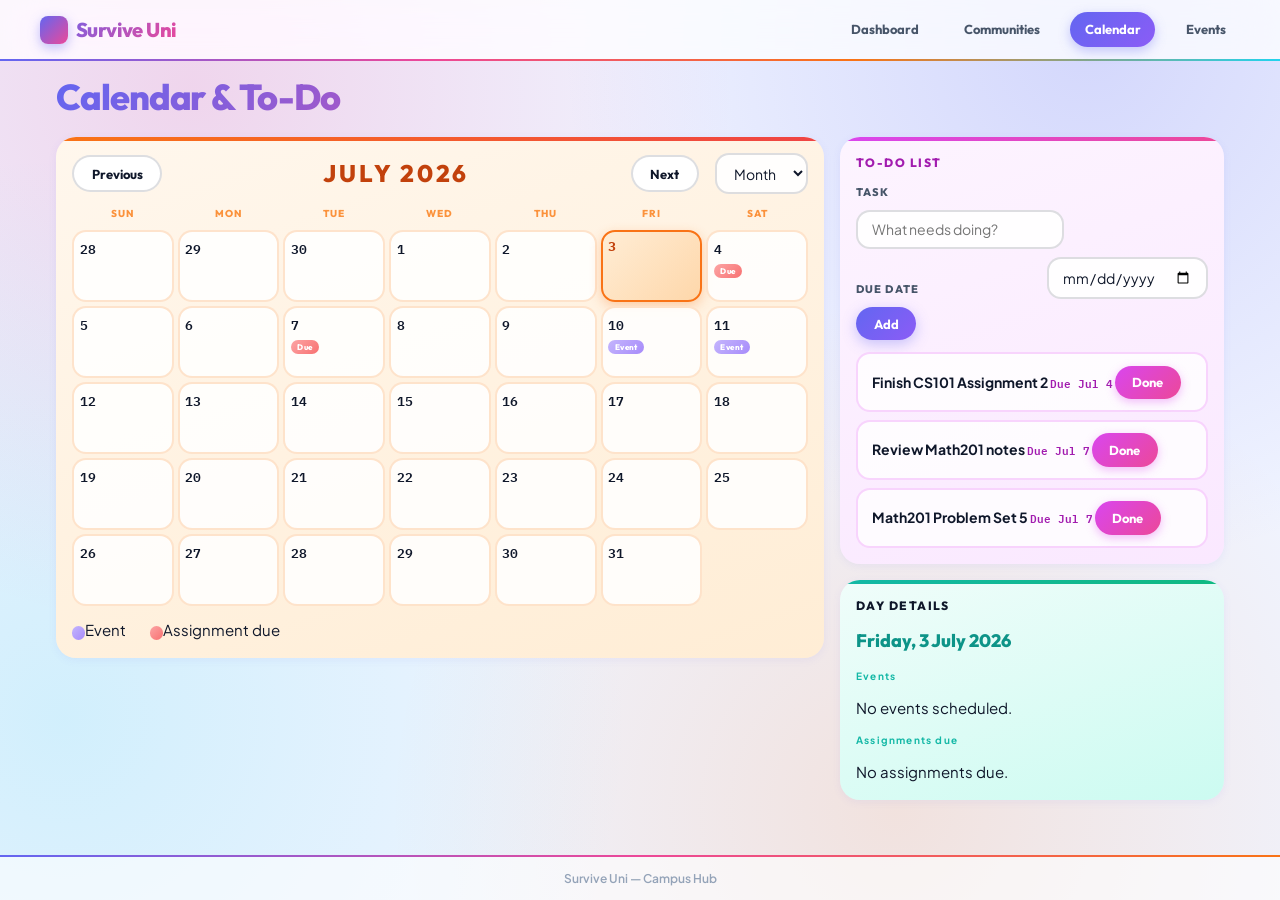
==== commit 618e2b51: "Integrate Task Engine storage with campus hub frontend. Normalize tasks with owner support, seed dem" ====
--- a/calendar.html
+++ b/calendar.html
@@ -166,6 +166,7 @@
   </template>
 
   <script src="js/storage.js"></script>
+  <script src="js/tasks.js"></script>
   <script src="js/calendar.js"></script>
   <script src="js/app.js"></script>
 </body>
--- a/css/base.css
+++ b/css/base.css
@@ -1,17 +1,18 @@
-/* Person B — Modern SaaS base styles (Emil design-eng polish) */
-
-@import url("https://fonts.googleapis.com/css2?family=Inter:wght@400;500;600;700&display=swap");
+/* Person B — Lively campus hub visuals */
+
+@import url("https://fonts.googleapis.com/css2?family=IBM+Plex+Mono:wght@500&family=Outfit:wght@500;600;700;800&family=Plus+Jakarta+Sans:wght@400;500;600;700&display=swap");
 
 :root {
-  --font-sans: "Inter", system-ui, -apple-system, "Segoe UI", Roboto, sans-serif;
-  --radius-sm: 8px;
-  --radius-md: 12px;
-  --radius-lg: 16px;
-  --radius-xl: 20px;
+  --font-display: "Outfit", system-ui, sans-serif;
+  --font-sans: "Plus Jakarta Sans", system-ui, sans-serif;
+  --font-mono: "IBM Plex Mono", ui-monospace, monospace;
+  --radius-sm: 10px;
+  --radius-md: 14px;
+  --radius-lg: 20px;
   --radius-full: 9999px;
-  --shadow-sm: 0 1px 2px rgba(15, 23, 42, 0.04), 0 1px 3px rgba(15, 23, 42, 0.06);
-  --shadow-md: 0 4px 6px rgba(15, 23, 42, 0.04), 0 10px 24px rgba(15, 23, 42, 0.08);
-  --shadow-lg: 0 8px 16px rgba(15, 23, 42, 0.06), 0 24px 48px rgba(15, 23, 42, 0.1);
+  --shadow-sm: 0 2px 8px rgba(99, 102, 241, 0.08);
+  --shadow-md: 0 8px 24px rgba(99, 102, 241, 0.12);
+  --shadow-lg: 0 16px 48px rgba(99, 102, 241, 0.15);
   --ease-out: cubic-bezier(0.23, 1, 0.32, 1);
   --duration-fast: 140ms;
 }
@@ -23,26 +24,38 @@
   color: var(--color-text);
   background-color: var(--color-bg);
   background-image:
-    radial-gradient(ellipse 80% 60% at 10% -10%, rgba(37, 99, 235, 0.07), transparent 50%),
-    radial-gradient(ellipse 60% 50% at 90% 0%, rgba(124, 58, 237, 0.05), transparent 45%);
+    radial-gradient(circle at 15% 10%, rgba(236, 72, 153, 0.18) 0%, transparent 40%),
+    radial-gradient(circle at 85% 5%, rgba(99, 102, 241, 0.2) 0%, transparent 38%),
+    radial-gradient(circle at 70% 90%, rgba(249, 115, 22, 0.14) 0%, transparent 42%),
+    radial-gradient(circle at 5% 80%, rgba(34, 211, 238, 0.15) 0%, transparent 40%);
   -webkit-font-smoothing: antialiased;
-  text-rendering: optimizeLegibility;
 }
 
 h1, h2, h3 {
   margin: 0;
-  font-weight: 600;
-  letter-spacing: -0.025em;
   color: var(--color-text);
 }
 
 h1 {
-  font-size: 1.875rem;
-  line-height: 1.2;
-}
-
-h2 { font-size: 1.0625rem; }
-h3 { font-size: 0.9375rem; }
+  font-family: var(--font-display);
+  font-size: 2rem;
+  font-weight: 800;
+  line-height: 1.1;
+  letter-spacing: -0.03em;
+}
+
+h2 {
+  font-family: var(--font-display);
+  font-size: 0.75rem;
+  font-weight: 800;
+  text-transform: uppercase;
+  letter-spacing: 0.12em;
+}
+
+h3 {
+  font-size: 0.875rem;
+  font-weight: 700;
+}
 
 p { margin: 0; }
 
@@ -53,28 +66,31 @@
 }
 
 @media (hover: hover) and (pointer: fine) {
-  a:hover {
-    color: var(--color-accent-hover);
-  }
-}
-
-/* Header — glass bar */
+  a:hover { color: var(--color-accent-hover); }
+}
+
+/* Header — colorful */
 #site-header {
-  background: rgba(255, 255, 255, 0.82);
-  backdrop-filter: blur(12px) saturate(1.4);
-  -webkit-backdrop-filter: blur(12px) saturate(1.4);
-  border-bottom: 1px solid var(--color-border);
-  box-shadow: var(--shadow-sm);
+  background: rgba(255, 255, 255, 0.75);
+  backdrop-filter: blur(20px) saturate(1.8);
+  -webkit-backdrop-filter: blur(20px) saturate(1.8);
+  border-bottom: 2px solid transparent;
+  border-image: linear-gradient(90deg, #6366f1, #ec4899, #f97316, #22d3ee) 1;
   position: sticky;
   top: 0;
   z-index: 100;
 }
 
 #site-logo {
-  font-size: 1.125rem;
-  font-weight: 700;
-  color: var(--color-text);
-  letter-spacing: -0.035em;
+  font-family: var(--font-display);
+  font-size: 1.25rem;
+  font-weight: 800;
+  font-style: normal;
+  letter-spacing: -0.03em;
+  background: linear-gradient(135deg, #6366f1, #ec4899);
+  -webkit-background-clip: text;
+  background-clip: text;
+  -webkit-text-fill-color: transparent;
   display: inline-flex;
   align-items: center;
   gap: 0.5rem;
@@ -82,144 +98,148 @@
 
 #site-logo::before {
   content: "";
-  width: 8px;
-  height: 8px;
+  width: 28px;
+  height: 28px;
+  border-radius: 8px;
+  background: linear-gradient(135deg, #6366f1, #ec4899);
+  flex-shrink: 0;
+  -webkit-text-fill-color: initial;
+  box-shadow: 0 4px 12px rgba(99, 102, 241, 0.4);
+}
+
+#main-nav a {
+  font-family: var(--font-display);
+  font-size: 0.8125rem;
+  font-weight: 700;
+  color: var(--color-text-muted);
+  padding: 0.45rem 0.9rem;
   border-radius: var(--radius-full);
-  background: var(--color-accent);
-  box-shadow: 0 0 0 3px var(--color-accent-subtle);
-}
-
-@media (hover: hover) and (pointer: fine) {
-  #site-logo:hover {
-    color: var(--color-accent);
-  }
-}
-
-#main-nav a {
-  font-size: 0.875rem;
-  font-weight: 500;
-  color: var(--color-text-muted);
-  padding: 0.45rem 0.85rem;
-  border-radius: var(--radius-md);
 }
 
 @media (hover: hover) and (pointer: fine) {
   #main-nav a:hover {
-    color: var(--color-text);
-    background: var(--color-bg-subtle);
+    color: #6366f1;
+    background: #eef2ff;
   }
 }
 
 #main-nav a[aria-current="page"] {
-  color: var(--color-accent);
-  background: var(--color-accent-subtle);
-  font-weight: 600;
+  color: #fff;
+  background: linear-gradient(135deg, #6366f1, #8b5cf6);
+  box-shadow: 0 4px 12px rgba(99, 102, 241, 0.35);
 }
 
 #nav-toggle {
-  font-family: inherit;
-  font-size: 0.875rem;
-  font-weight: 500;
-  padding: 0.45rem 0.85rem;
-  border: 1px solid var(--color-border);
-  border-radius: var(--radius-md);
-  background: var(--color-surface);
-  color: var(--color-text);
+  font-family: var(--font-display);
+  font-weight: 700;
+  padding: 0.45rem 0.9rem;
+  border: 2px solid #c7d2fe;
+  border-radius: var(--radius-full);
+  background: #eef2ff;
+  color: #6366f1;
   cursor: pointer;
 }
 
-@media (hover: hover) and (pointer: fine) {
-  #nav-toggle:hover {
-    background: var(--color-bg-subtle);
-    border-color: var(--color-border-strong);
-  }
-}
-
 #site-footer {
-  font-size: 0.8125rem;
-  color: var(--color-text-muted);
-  border-top: 1px solid var(--color-border);
-  background: var(--color-surface);
+  font-size: 0.75rem;
+  font-weight: 600;
+  color: var(--color-text-faint);
+  border-top: 2px solid transparent;
+  border-image: linear-gradient(90deg, #6366f1, #ec4899, #f97316) 1;
+  background: rgba(255, 255, 255, 0.6);
 }
 
 #site-footer p { margin: 0; }
 
 /* Panels */
 .panel {
-  background: var(--color-surface);
-  border: 1px solid var(--color-border);
+  position: relative;
+  overflow: hidden;
   border-radius: var(--radius-lg);
   box-shadow: var(--shadow-sm);
-}
-
-#today-summary {
-  background:
-    linear-gradient(135deg, var(--color-accent-subtle) 0%, transparent 55%),
-    var(--color-surface);
-  border-color: var(--color-accent-border);
-  position: relative;
-  overflow: hidden;
-}
-
-#today-summary::after {
+  transition: transform var(--duration-fast) var(--ease-out),
+              box-shadow var(--duration-fast) var(--ease-out);
+}
+
+.panel::before {
   content: "";
   position: absolute;
-  top: -40%;
-  right: -10%;
-  width: 200px;
-  height: 200px;
-  border-radius: 50%;
-  background: radial-gradient(circle, rgba(37, 99, 235, 0.08) 0%, transparent 70%);
-  pointer-events: none;
+  top: 0;
+  left: 0;
+  right: 0;
+  height: 4px;
+}
+
+@media (hover: hover) and (pointer: fine) {
+  .panel:hover {
+    transform: translateY(-2px);
+    box-shadow: var(--shadow-md);
+  }
+}
+
+#communities-page-heading,
+#calendar-page-heading,
+#events-page-heading {
+  font-family: var(--font-display);
+  font-size: 2.25rem;
+  font-weight: 800;
+  margin-bottom: 1.25rem;
+  background: linear-gradient(135deg, #6366f1 0%, #ec4899 60%, #f97316 100%);
+  -webkit-background-clip: text;
+  background-clip: text;
+  -webkit-text-fill-color: transparent;
+}
+
+#chat-header-title {
+  font-family: var(--font-display) !important;
+  font-size: 1.125rem !important;
+  font-weight: 800 !important;
+  text-transform: none !important;
+  letter-spacing: -0.02em !important;
+  color: #1d4ed8 !important;
 }
 
 #today-date-label {
-  font-size: 0.75rem;
-  font-weight: 600;
-  color: var(--color-accent);
+  font-family: var(--font-mono);
+  font-size: 0.6875rem;
+  font-weight: 500;
   text-transform: uppercase;
-  letter-spacing: 0.06em;
-}
-
-#today-summary-text {
-  color: var(--color-text-muted);
-  max-width: 42ch;
-}
-
-/* Buttons */
+  letter-spacing: 0.14em;
+}
+
+/* Buttons — punchy gradients */
 button,
 [type="submit"] {
-  font-family: inherit;
-  font-size: 0.875rem;
-  font-weight: 500;
-  padding: 0.5rem 1rem;
+  font-family: var(--font-display);
+  font-size: 0.8125rem;
+  font-weight: 700;
+  padding: 0.55rem 1.1rem;
   border: none;
-  border-radius: var(--radius-md);
-  background: var(--color-accent);
+  border-radius: var(--radius-full);
+  background: linear-gradient(135deg, #6366f1, #8b5cf6);
   color: #fff;
   cursor: pointer;
-  box-shadow: 0 1px 2px rgba(37, 99, 235, 0.2);
+  box-shadow: 0 4px 14px rgba(99, 102, 241, 0.35);
 }
 
 @media (hover: hover) and (pointer: fine) {
   button:hover,
   [type="submit"]:hover {
-    background: var(--color-accent-hover);
-    box-shadow: 0 2px 8px rgba(37, 99, 235, 0.25);
+    background: linear-gradient(135deg, #4f46e5, #7c3aed);
+    box-shadow: 0 6px 20px rgba(99, 102, 241, 0.45);
   }
 }
 
 button:active,
 [type="submit"]:active {
   transform: scale(0.97);
-  box-shadow: none;
 }
 
 button:focus-visible,
 [type="submit"]:focus-visible,
 input:focus-visible,
 select:focus-visible {
-  outline: 2px solid var(--color-accent);
+  outline: 2px solid #6366f1;
   outline-offset: 2px;
 }
 
@@ -227,248 +247,236 @@
 #calendar-next,
 #events-load-more,
 .todo-done-btn {
-  background: var(--color-surface);
+  background: #fff;
   color: var(--color-text);
-  border: 1px solid var(--color-border);
+  border: 2px solid var(--color-border-strong);
   box-shadow: none;
 }
 
 @media (hover: hover) and (pointer: fine) {
   #calendar-prev:hover,
-  #calendar-next:hover,
-  #events-load-more:hover,
-  .todo-done-btn:hover {
-    background: var(--color-bg-subtle);
-    border-color: var(--color-border-strong);
-    box-shadow: var(--shadow-sm);
+  #calendar-next:hover {
+    border-color: #fb923c;
+    color: #ea580c;
+    background: #fff7ed;
   }
 
-  .todo-done-btn:hover {
-    background: var(--color-success-bg);
-    color: var(--color-success-text);
-    border-color: var(--color-success-border);
+  #events-load-more:hover {
+    border-color: #8b5cf6;
+    color: #7c3aed;
+    background: #f5f3ff;
   }
 }
 
-/* Forms */
 input,
 select,
 textarea {
-  font-family: inherit;
+  font-family: var(--font-sans);
   font-size: 0.875rem;
-  padding: 0.55rem 0.8rem;
-  border: 1px solid var(--color-border);
-  border-radius: var(--radius-md);
-  background: var(--color-surface);
+  padding: 0.55rem 0.85rem;
+  border: 2px solid var(--color-border-strong);
+  border-radius: var(--radius-md);
+  background: rgba(255, 255, 255, 0.9);
   color: var(--color-text);
   transition: border-color var(--duration-fast) var(--ease-out),
               box-shadow var(--duration-fast) var(--ease-out);
 }
 
-input::placeholder {
-  color: var(--color-text-faint);
-}
-
-@media (hover: hover) and (pointer: fine) {
-  input:hover,
-  select:hover {
-    border-color: var(--color-border-strong);
-  }
-}
-
 input:focus,
 select:focus {
-  border-color: var(--color-accent);
-  box-shadow: 0 0 0 3px var(--color-accent-subtle);
+  border-color: #6366f1;
+  box-shadow: 0 0 0 4px rgba(99, 102, 241, 0.15);
   outline: none;
 }
 
 label {
-  font-size: 0.8125rem;
-  font-weight: 500;
+  font-family: var(--font-display);
+  font-size: 0.6875rem;
+  font-weight: 800;
+  text-transform: uppercase;
+  letter-spacing: 0.1em;
   color: var(--color-text-muted);
 }
 
-/* Timetable */
+/* Timetable — colorful cells */
 #weekly-timetable {
   font-size: 0.8125rem;
   border-radius: var(--radius-md);
   overflow: hidden;
-  border: 1px solid var(--color-border);
+  border: none;
+  background: rgba(255, 255, 255, 0.7);
 }
 
 #weekly-timetable thead {
-  background: var(--color-bg-subtle);
-}
-
-#weekly-timetable th {
-  font-weight: 600;
-  font-size: 0.75rem;
-  text-transform: uppercase;
-  letter-spacing: 0.04em;
-  color: var(--color-text-muted);
-  border-bottom: 1px solid var(--color-border);
-}
-
-#weekly-timetable td,
+  background: linear-gradient(90deg, #06b6d4, #3b82f6);
+}
+
+#weekly-timetable thead th {
+  color: #fff !important;
+  font-weight: 800;
+  border: none;
+}
+
 #weekly-timetable tbody th {
-  border-bottom: 1px solid var(--color-border);
-}
-
-#weekly-timetable tbody th {
-  color: var(--color-text-faint);
+  font-family: var(--font-mono);
+  font-size: 0.6875rem;
+  font-weight: 600;
+  color: #0891b2;
+  background: rgba(255, 255, 255, 0.5);
+}
+
+#weekly-timetable td {
+  border: 1px solid rgba(6, 182, 212, 0.15);
+}
+
+#weekly-timetable td:not(:empty) {
+  font-weight: 700;
+  color: #0e7490;
+  background: linear-gradient(135deg, #cffafe, #a5f3fc);
+  border-radius: 6px;
+}
+
+/* Dashboard list items — full color chips */
+#deadlines-list li {
+  padding: 0.75rem 0.9rem;
+  border-radius: var(--radius-md);
+  font-size: 0.875rem;
+  font-weight: 600;
+  border: none;
+  border-left: none;
+  background: linear-gradient(135deg, #fecaca, #fca5a5);
+  color: #7f1d1d;
+  box-shadow: 0 2px 8px rgba(239, 68, 68, 0.2);
+}
+
+#deadlines-list li:nth-child(2) {
+  background: linear-gradient(135deg, #fed7aa, #fdba74);
+  color: #7c2d12;
+  box-shadow: 0 2px 8px rgba(249, 115, 22, 0.2);
+}
+
+#deadlines-list li span {
+  color: rgba(0, 0, 0, 0.45);
   font-weight: 500;
-  width: 4.5rem;
-}
-
-#weekly-timetable td:not(:empty) {
+}
+
+#announcements-list li {
+  padding: 0.75rem 0.9rem;
+  border-radius: var(--radius-md);
+  font-weight: 600;
+  border: none;
+  background: linear-gradient(135deg, #fef08a, #fde047);
+  color: #713f12;
+  box-shadow: 0 2px 8px rgba(234, 179, 8, 0.25);
+}
+
+#announcements-list li span {
+  color: rgba(0, 0, 0, 0.4);
   font-weight: 500;
-  color: var(--color-text);
-  background: var(--color-accent-subtle);
-  border-radius: var(--radius-sm);
-}
-
-@media (hover: hover) and (pointer: fine) {
-  #weekly-timetable tbody tr:hover td:not(:empty) {
-    background: rgba(37, 99, 235, 0.12);
-  }
-}
-
-/* Dashboard lists */
-#deadlines-list li,
-#announcements-list li,
+}
+
 #upcoming-events-list li {
-  padding: 0.75rem 0.85rem;
-  border-radius: var(--radius-md);
-  background: var(--color-bg-subtle);
-  border: 1px solid transparent;
-  font-size: 0.875rem;
-}
-
-@media (hover: hover) and (pointer: fine) {
-  #deadlines-list li:hover,
-  #announcements-list li:hover,
-  #upcoming-events-list li:hover {
-    background: var(--color-surface);
-    border-color: var(--color-border);
-    transform: translateX(2px);
-  }
-}
-
-#deadlines-list li {
-  border-left: 3px solid var(--color-urgent);
-}
-
-#deadlines-list li:nth-child(2) {
-  border-left-color: var(--color-soon);
-}
-
-#announcements-list li {
-  border-left: 3px solid var(--color-accent);
-}
-
-#upcoming-events-list li {
-  border-left: 3px solid var(--color-event);
-}
-
-#deadlines-list span,
-#announcements-list span,
-#upcoming-events-list span {
-  color: var(--color-text-muted);
+  padding: 0.75rem 0.9rem;
+  border-radius: var(--radius-md);
+  font-weight: 600;
+  border: none;
+  background: linear-gradient(135deg, #ddd6fe, #c4b5fd);
+  color: #4c1d95;
+  box-shadow: 0 2px 8px rgba(139, 92, 246, 0.25);
+}
+
+#upcoming-events-list li span {
+  color: rgba(0, 0, 0, 0.4);
+  font-weight: 500;
+}
+
+#events-preview-link {
+  font-weight: 700;
+  color: #7c3aed;
 }
 
 #quick-links a {
   display: inline-block;
-  padding: 0.4rem 0.85rem;
+  padding: 0.4rem 0.9rem;
   border-radius: var(--radius-full);
-  background: var(--color-accent-subtle);
-  font-size: 0.8125rem;
-  font-weight: 500;
-  transition: background var(--duration-fast) var(--ease-out),
-              color var(--duration-fast) var(--ease-out),
-              transform var(--duration-fast) var(--ease-out);
+  font-family: var(--font-display);
+  font-size: 0.75rem;
+  font-weight: 800;
+  letter-spacing: 0.04em;
+  text-transform: uppercase;
+  border: none;
+  color: #fff;
+  background: linear-gradient(135deg, #10b981, #059669);
+  box-shadow: 0 3px 10px rgba(16, 185, 129, 0.35);
 }
 
 @media (hover: hover) and (pointer: fine) {
   #quick-links a:hover {
-    background: var(--color-accent);
+    transform: translateY(-2px);
+    box-shadow: 0 6px 16px rgba(16, 185, 129, 0.45);
     color: #fff;
-    transform: translateY(-1px);
   }
-}
-
-#communities-page-heading,
-#calendar-page-heading,
-#events-page-heading {
-  margin-bottom: 1.25rem;
 }
 
 /* Communities */
 .community-item {
-  font-family: inherit;
+  font-family: var(--font-sans);
   font-size: 0.875rem;
-  border: 1px solid transparent;
-  border-radius: var(--radius-md);
-  background: transparent;
+  font-weight: 600;
+  border: 2px solid transparent;
+  border-radius: var(--radius-md);
+  background: rgba(255, 255, 255, 0.6);
   color: var(--color-text);
   box-shadow: none;
 }
 
 .community-item[aria-current="true"] {
-  background: var(--color-accent-subtle);
-  border-color: var(--color-accent-border);
-  color: var(--color-accent);
-  font-weight: 600;
+  background: linear-gradient(135deg, #fce7f3, #fbcfe8);
+  border-color: #f472b6;
+  color: #be185d;
 }
 
 .community-unread {
-  display: inline-flex;
-  align-items: center;
-  justify-content: center;
-  min-width: 1.25rem;
-  height: 1.25rem;
-  padding: 0 0.35rem;
-  margin-left: 0.5rem;
-  font-size: 0.6875rem;
+  font-family: var(--font-mono);
+  font-size: 0.625rem;
   font-weight: 700;
   border-radius: var(--radius-full);
-  background: var(--color-accent);
+  background: linear-gradient(135deg, #ef4444, #f97316);
   color: #fff;
-}
-
-#chat-panel {
-  background: var(--color-bg-subtle);
+  box-shadow: 0 2px 6px rgba(239, 68, 68, 0.4);
 }
 
 #chat-header {
   padding-bottom: 0.85rem;
-  border-bottom: 1px solid var(--color-border);
+  border-bottom: 2px dashed rgba(96, 165, 250, 0.4);
 }
 
 #chat-header-meta {
-  font-size: 0.8125rem;
-  color: var(--color-text-muted);
+  font-family: var(--font-mono);
+  font-size: 0.6875rem;
+  color: #3b82f6;
+  font-weight: 600;
 }
 
 #chat-messages {
-  background: var(--color-surface);
-  border-radius: var(--radius-md);
-  border: 1px solid var(--color-border);
-  scroll-behavior: smooth;
+  background: rgba(255, 255, 255, 0.85);
+  border-radius: var(--radius-md);
+  border: 2px solid rgba(96, 165, 250, 0.3);
 }
 
 .chat-message {
   padding: 0.7rem 0.9rem;
-  border-radius: var(--radius-lg) var(--radius-lg) var(--radius-lg) var(--radius-sm);
-  background: var(--color-bg-subtle);
-  border: 1px solid var(--color-border);
+  border-radius: var(--radius-md) var(--radius-md) var(--radius-md) 4px;
+  background: #fff;
+  border: 2px solid #e2e8f0;
   max-width: 78%;
+  box-shadow: 0 2px 6px rgba(0, 0, 0, 0.04);
 }
 
 .chat-message--self {
-  border-radius: var(--radius-lg) var(--radius-lg) var(--radius-sm) var(--radius-lg);
-  background: linear-gradient(135deg, var(--color-accent-subtle), rgba(37, 99, 235, 0.06));
-  border-color: var(--color-accent-border);
+  border-radius: var(--radius-md) var(--radius-md) 4px var(--radius-md);
+  background: linear-gradient(135deg, #dbeafe, #bfdbfe);
+  border-color: #93c5fd;
 }
 
 .chat-message header {
@@ -476,22 +484,23 @@
   flex-wrap: wrap;
   align-items: center;
   gap: 0.35rem 0.5rem;
-  margin-bottom: 0.3rem;
-}
-
-.chat-sender { font-size: 0.8125rem; }
+  margin-bottom: 0.25rem;
+}
+
+.chat-sender { font-size: 0.8125rem; font-weight: 700; }
 
 .chat-role {
+  font-size: 0.5625rem;
+  font-weight: 800;
+  text-transform: uppercase;
+  letter-spacing: 0.08em;
+  padding: 0.15rem 0.45rem;
+  border-radius: var(--radius-full);
+}
+
+.chat-timestamp {
+  font-family: var(--font-mono);
   font-size: 0.625rem;
-  font-weight: 700;
-  text-transform: uppercase;
-  letter-spacing: 0.05em;
-  padding: 0.15rem 0.45rem;
-  border-radius: var(--radius-sm);
-}
-
-.chat-timestamp {
-  font-size: 0.6875rem;
   color: var(--color-text-faint);
   margin-left: auto;
 }
@@ -506,134 +515,123 @@
   padding: 0.55rem 0.7rem;
   border-radius: var(--radius-md);
   font-size: 0.875rem;
-}
-
-@media (hover: hover) and (pointer: fine) {
-  #community-members-list li:hover {
-    background: var(--color-bg-subtle);
-  }
+  font-weight: 600;
+  background: rgba(255, 255, 255, 0.5);
+  margin-bottom: 0.25rem;
 }
 
 #community-members-list li[data-role="lecturer"] {
-  border-left: 3px solid var(--color-role-lecturer);
+  background: linear-gradient(135deg, #eef2ff, #c7d2fe);
+  border-left: 4px solid #6366f1;
+}
+
+#community-members-list li[data-role="student"] {
+  border-left: 4px solid #f472b6;
 }
 
 #community-members-list span {
   color: var(--color-text-muted);
-  font-size: 0.8125rem;
+  font-weight: 500;
 }
 
 /* Calendar */
 #calendar-month-label {
-  font-size: 1.125rem;
-  font-weight: 600;
+  font-family: var(--font-display);
+  font-size: 1.5rem;
+  font-weight: 800;
   flex: 1;
   text-align: center;
+  color: #ea580c;
 }
 
 #calendar-weekdays span {
-  font-size: 0.6875rem;
-  font-weight: 700;
-  color: var(--color-text-muted);
+  font-family: var(--font-display);
+  font-size: 0.625rem;
+  font-weight: 800;
+  color: #fb923c;
   text-transform: uppercase;
-  letter-spacing: 0.05em;
-  padding: 0.35rem;
+  letter-spacing: 0.1em;
 }
 
 .calendar-day {
-  font-family: inherit;
+  font-family: var(--font-mono);
   font-size: 0.8125rem;
-  font-weight: 500;
-  text-align: left;
-  border: 1px solid var(--color-border);
-  border-radius: var(--radius-md);
-  background: var(--color-surface);
+  font-weight: 600;
+  border: 2px solid rgba(251, 146, 60, 0.25);
+  border-radius: var(--radius-md);
+  background: rgba(255, 255, 255, 0.85);
   color: var(--color-text);
   cursor: pointer;
   box-shadow: none;
 }
 
 .calendar-day[aria-current="date"] {
-  border-color: var(--color-accent);
-  background: var(--color-accent-subtle);
-  box-shadow: inset 0 0 0 1px var(--color-accent-border);
-  font-weight: 700;
-  color: var(--color-accent);
+  border-color: #f97316;
+  background: linear-gradient(135deg, #ffedd5, #fed7aa);
+  color: #c2410c;
+  font-weight: 800;
+  box-shadow: 0 4px 12px rgba(249, 115, 22, 0.3);
 }
 
 .calendar-marker {
-  display: inline-block;
-  font-size: 0.5625rem;
-  font-weight: 700;
+  font-family: var(--font-display);
+  font-size: 0.5rem;
+  font-weight: 800;
+  letter-spacing: 0.06em;
   padding: 0.12rem 0.4rem;
-  border-radius: var(--radius-sm);
-  text-transform: uppercase;
-  letter-spacing: 0.03em;
+  border-radius: var(--radius-full);
 }
 
 .calendar-marker--event {
-  background: var(--color-event-bg);
-  color: var(--color-event-text);
+  background: linear-gradient(135deg, #c4b5fd, #a78bfa);
+  color: #fff;
 }
 
 .calendar-marker--assignment {
-  background: var(--color-urgent-bg);
-  color: var(--color-urgent-text);
-}
-
-#calendar-legend {
-  font-size: 0.8125rem;
-  color: var(--color-text-muted);
+  background: linear-gradient(135deg, #fca5a5, #f87171);
+  color: #fff;
 }
 
 .todo-item {
-  display: flex;
-  flex-wrap: wrap;
-  align-items: center;
-  gap: 0.5rem;
   padding: 0.7rem 0.85rem;
   border-radius: var(--radius-md);
-  background: var(--color-bg-subtle);
-  border: 1px solid var(--color-border);
+  background: rgba(255, 255, 255, 0.8);
+  border: 2px solid rgba(232, 121, 249, 0.3);
   font-size: 0.875rem;
 }
 
-.todo-title { flex: 1; font-weight: 500; }
+.todo-title { flex: 1; font-weight: 700; }
 
 .todo-due {
-  font-size: 0.8125rem;
-  color: var(--color-text-muted);
+  font-family: var(--font-mono);
+  font-size: 0.6875rem;
+  font-weight: 600;
+  color: #a21caf;
 }
 
 .todo-done-btn {
-  padding: 0.3rem 0.7rem;
-  font-size: 0.75rem;
-}
-
-.todo-item.is-done .todo-done-btn {
-  background: var(--color-success-bg);
-  color: var(--color-success-text);
-  border-color: var(--color-success-border);
+  background: linear-gradient(135deg, #d946ef, #ec4899) !important;
+  color: #fff !important;
+  border: none !important;
+  box-shadow: 0 3px 10px rgba(217, 70, 239, 0.35) !important;
+}
+
+.todo-item.is-done {
+  opacity: 0.55;
+  background: #f1f5f9;
+}
+
+#selected-day-label {
+  font-family: var(--font-display);
+  font-size: 1.125rem;
+  font-weight: 800;
+  color: #0d9488;
 }
 
 #day-detail-panel h3 {
-  margin-top: 0.85rem;
-  color: var(--color-text-muted);
-  font-size: 0.75rem;
-  text-transform: uppercase;
-  letter-spacing: 0.05em;
-}
-
-#selected-day-label {
-  font-weight: 600;
-  font-size: 1rem;
-}
-
-#day-events-list li,
-#day-assignments-list li {
-  font-size: 0.875rem;
-  color: var(--color-text-muted);
-  padding: 0.35rem 0;
+  font-size: 0.625rem;
+  letter-spacing: 0.12em;
+  color: #14b8a6;
 }
 
 /* Events */
@@ -643,48 +641,39 @@
 }
 
 .event-card {
-  border: 1px solid var(--color-border);
+  position: relative;
+  overflow: hidden;
   border-radius: var(--radius-lg);
-  background: var(--color-surface);
   box-shadow: var(--shadow-sm);
-  padding: 1.15rem;
-  gap: 0.65rem;
-}
-
-@media (hover: hover) and (pointer: fine) {
-  .event-card:hover {
-    box-shadow: var(--shadow-md);
-    border-color: var(--color-border-strong);
-  }
+  padding: 1.2rem;
+  border-width: 2px;
 }
 
 .event-title {
-  font-size: 1.125rem;
-  font-weight: 600;
-  margin: 0;
-  letter-spacing: -0.025em;
+  font-family: var(--font-display);
+  font-size: 1.25rem;
+  font-weight: 800;
+  letter-spacing: -0.02em;
 }
 
 .event-meta {
-  font-size: 0.8125rem;
-  color: var(--color-text-muted);
-  margin: 0;
+  font-family: var(--font-mono);
+  font-size: 0.6875rem;
+  font-weight: 600;
+  letter-spacing: 0.02em;
 }
 
 .event-summary {
   font-size: 0.875rem;
-  color: var(--color-text);
-  line-height: 1.6;
-  margin: 0;
+  line-height: 1.65;
+  color: var(--color-text-muted);
 }
 
 .event-category {
-  display: inline-block;
-  align-self: flex-start;
+  font-family: var(--font-display);
   font-size: 0.625rem;
-  font-weight: 700;
-  text-transform: uppercase;
-  letter-spacing: 0.05em;
+  font-weight: 800;
+  letter-spacing: 0.1em;
   padding: 0.25rem 0.6rem;
   border-radius: var(--radius-full);
 }
@@ -692,9 +681,14 @@
 #events-load-more {
   width: 100%;
   margin-top: 0.5rem;
+  background: linear-gradient(135deg, #8b5cf6, #6366f1) !important;
+  color: #fff !important;
+  border: none !important;
 }
 
 @media (max-width: 768px) {
+  h1 { font-size: 1.625rem; }
+
   #main-nav.is-open {
     padding: 0.5rem 0;
     border-top: 1px solid var(--color-border);
@@ -705,15 +699,13 @@
     padding: 0.65rem 0.75rem;
   }
 
-  .chat-message {
-    max-width: 90%;
-  }
+  .chat-message { max-width: 90%; }
 }
 
 [data-theme="dark"] #site-header {
-  background: rgba(30, 41, 59, 0.85);
+  background: rgba(30, 30, 50, 0.9);
 }
 
 body.survival-mode #site-header {
-  background: rgba(26, 35, 50, 0.92);
-}
+  background: rgba(20, 10, 10, 0.95);
+}
--- a/css/theme.css
+++ b/css/theme.css
@@ -1,66 +1,86 @@
-/* Person B — Modern SaaS theme tokens, categories, Survival Mode */
+/* Person B — Lively campus palette (each block gets its own vibe) */
 
 :root {
-  /* Surfaces */
-  --color-bg: #f4f6f9;
-  --color-bg-subtle: #eef1f6;
+  --color-bg: #f0f4ff;
+  --color-bg-subtle: #e8eeff;
   --color-surface: #ffffff;
-  --color-border: #e2e8f0;
-  --color-border-strong: #cbd5e1;
-
-  /* Text */
+  --color-surface-raised: #ffffff;
+  --color-border: rgba(15, 23, 42, 0.08);
+  --color-border-strong: rgba(15, 23, 42, 0.14);
+
   --color-text: #0f172a;
-  --color-text-muted: #64748b;
+  --color-text-muted: #475569;
   --color-text-faint: #94a3b8;
 
-  /* Accent — SaaS blue */
-  --color-accent: #2563eb;
-  --color-accent-hover: #1d4ed8;
-  --color-accent-subtle: #eff6ff;
-  --color-accent-border: #bfdbfe;
-
-  /* Urgency / deadlines */
-  --color-urgent: #dc2626;
+  --color-accent: #6366f1;
+  --color-accent-hover: #4f46e5;
+  --color-accent-subtle: #eef2ff;
+  --color-accent-border: #c7d2fe;
+  --color-accent-glow: rgba(99, 102, 241, 0.2);
+
+  --color-urgent: #ef4444;
   --color-urgent-bg: #fef2f2;
   --color-urgent-text: #b91c1c;
-  --color-soon: #d97706;
+  --color-soon: #f59e0b;
   --color-soon-bg: #fffbeb;
   --color-soon-text: #b45309;
-  --color-chill: #16a34a;
-  --color-chill-bg: #f0fdf4;
-  --color-chill-text: #15803d;
-
-  /* Events & calendar */
-  --color-event: #7c3aed;
+  --color-chill: #10b981;
+  --color-chill-bg: #ecfdf5;
+  --color-chill-text: #047857;
+
+  --color-event: #8b5cf6;
   --color-event-bg: #f5f3ff;
   --color-event-text: #6d28d9;
 
-  /* Roles */
-  --color-role-lecturer: #2563eb;
-  --color-role-lecturer-bg: #eff6ff;
-  --color-role-lecturer-text: #1d4ed8;
-  --color-role-student-bg: #f1f5f9;
-  --color-role-student-text: #475569;
-
-  /* Status */
-  --color-success-bg: #f0fdf4;
-  --color-success-text: #15803d;
-  --color-success-border: #bbf7d0;
-  --color-danger: #dc2626;
-  --color-danger-hover: #b91c1c;
-
-  /* Event category pills */
-  --cat-career-bg: #fef3c7;
-  --cat-career-text: #b45309;
-  --cat-academic-bg: #eff6ff;
+  --color-role-lecturer: #6366f1;
+  --color-role-lecturer-bg: #eef2ff;
+  --color-role-lecturer-text: #4338ca;
+  --color-role-student-bg: #fce7f3;
+  --color-role-student-text: #be185d;
+
+  --color-success-bg: #d1fae5;
+  --color-success-text: #047857;
+  --color-success-border: #6ee7b7;
+  --color-danger: #ef4444;
+  --color-danger-hover: #dc2626;
+
+  --cat-career-bg: #fde68a;
+  --cat-career-text: #92400e;
+  --cat-academic-bg: #bfdbfe;
   --cat-academic-text: #1d4ed8;
-  --cat-social-bg: #fce7f3;
+  --cat-social-bg: #fbcfe8;
   --cat-social-text: #be185d;
-  --cat-sports-bg: #ecfdf5;
-  --cat-sports-text: #047857;
-}
-
-/* Chat role badges */
+  --cat-sports-bg: #bbf7d0;
+  --cat-sports-text: #15803d;
+
+  /* Block themes */
+  --block-hero: linear-gradient(135deg, #6366f1 0%, #ec4899 50%, #f97316 100%);
+  --block-timetable: linear-gradient(160deg, #ecfeff 0%, #cffafe 100%);
+  --block-timetable-border: #22d3ee;
+  --block-deadlines: linear-gradient(160deg, #fff1f2 0%, #ffe4e6 100%);
+  --block-deadlines-border: #fb7185;
+  --block-announce: linear-gradient(160deg, #fefce8 0%, #fef9c3 100%);
+  --block-announce-border: #facc15;
+  --block-events-prev: linear-gradient(160deg, #f5f3ff 0%, #ede9fe 100%);
+  --block-events-prev-border: #a78bfa;
+  --block-quick: linear-gradient(160deg, #ecfdf5 0%, #d1fae5 100%);
+  --block-quick-border: #34d399;
+  --block-communities: linear-gradient(160deg, #fdf2f8 0%, #fce7f3 100%);
+  --block-communities-border: #f472b6;
+  --block-chat: linear-gradient(160deg, #eff6ff 0%, #dbeafe 100%);
+  --block-chat-border: #60a5fa;
+  --block-members: linear-gradient(160deg, #faf5ff 0%, #f3e8ff 100%);
+  --block-members-border: #c084fc;
+  --block-calendar: linear-gradient(160deg, #fff7ed 0%, #ffedd5 100%);
+  --block-calendar-border: #fb923c;
+  --block-todo: linear-gradient(160deg, #fdf4ff 0%, #fae8ff 100%);
+  --block-todo-border: #e879f9;
+  --block-day: linear-gradient(160deg, #f0fdfa 0%, #ccfbf1 100%);
+  --block-day-border: #2dd4bf;
+  --block-filter: linear-gradient(160deg, #f8fafc 0%, #e2e8f0 100%);
+  --block-filter-border: #94a3b8;
+}
+
 .chat-message .chat-role {
   background: var(--color-role-student-bg);
   color: var(--color-role-student-text);
@@ -71,7 +91,6 @@
   color: var(--color-role-lecturer-text);
 }
 
-/* Event category colors */
 .event-card[data-event-id="1"] .event-category {
   background: var(--cat-career-bg);
   color: var(--cat-career-text);
@@ -87,75 +106,267 @@
   color: var(--cat-sports-text);
 }
 
-/* Dark theme (optional — toggle via data-theme on html) */
+/* ── Each block: bold gradient fill + colored border ── */
+
+#today-summary {
+  background: var(--block-hero);
+  border: none;
+  color: #fff;
+  box-shadow: 0 8px 32px rgba(99, 102, 241, 0.35);
+}
+
+#today-summary::before {
+  display: none;
+}
+
+#today-summary h1,
+#today-summary #today-summary-heading {
+  color: #fff;
+}
+
+#today-summary #today-date-label {
+  color: rgba(255, 255, 255, 0.85);
+}
+
+#today-summary #today-summary-text {
+  color: rgba(255, 255, 255, 0.75);
+}
+
+#timetable-panel {
+  background: var(--block-timetable);
+  border-color: var(--block-timetable-border);
+  border-width: 2px;
+}
+
+#timetable-panel::before {
+  background: linear-gradient(90deg, #06b6d4, #3b82f6);
+  height: 4px;
+}
+
+#timetable-panel h2 {
+  color: #0e7490;
+}
+
+#deadlines-panel {
+  background: var(--block-deadlines);
+  border-color: var(--block-deadlines-border);
+  border-width: 2px;
+}
+
+#deadlines-panel::before {
+  background: linear-gradient(90deg, #ef4444, #f97316);
+  height: 4px;
+}
+
+#deadlines-panel h2 {
+  color: #be123c;
+}
+
+#announcements-panel {
+  background: var(--block-announce);
+  border-color: var(--block-announce-border);
+  border-width: 2px;
+}
+
+#announcements-panel::before {
+  background: linear-gradient(90deg, #eab308, #f97316);
+  height: 4px;
+}
+
+#announcements-panel h2 {
+  color: #a16207;
+}
+
+#events-preview-panel {
+  background: var(--block-events-prev);
+  border-color: var(--block-events-prev-border);
+  border-width: 2px;
+}
+
+#events-preview-panel::before {
+  background: linear-gradient(90deg, #8b5cf6, #ec4899);
+  height: 4px;
+}
+
+#events-preview-panel h2 {
+  color: #7c3aed;
+}
+
+#quick-links {
+  background: var(--block-quick);
+  border-color: var(--block-quick-border);
+  border-width: 2px;
+}
+
+#quick-links::before {
+  background: linear-gradient(90deg, #10b981, #22c55e);
+  height: 4px;
+}
+
+#quick-links h2 {
+  color: #047857;
+}
+
+#communities-sidebar {
+  background: var(--block-communities);
+  border-color: var(--block-communities-border);
+  border-width: 2px;
+}
+
+#communities-sidebar::before {
+  background: linear-gradient(90deg, #ec4899, #f472b6);
+  height: 4px;
+}
+
+#chat-panel {
+  background: var(--block-chat);
+  border-color: var(--block-chat-border);
+  border-width: 2px;
+}
+
+#chat-panel::before {
+  background: linear-gradient(90deg, #3b82f6, #06b6d4);
+  height: 4px;
+}
+
+#members-panel {
+  background: var(--block-members);
+  border-color: var(--block-members-border);
+  border-width: 2px;
+}
+
+#members-panel::before {
+  background: linear-gradient(90deg, #a855f7, #6366f1);
+  height: 4px;
+}
+
+#members-panel h2 {
+  color: #7e22ce;
+}
+
+#calendar-panel {
+  background: var(--block-calendar);
+  border-color: var(--block-calendar-border);
+  border-width: 2px;
+}
+
+#calendar-panel::before {
+  background: linear-gradient(90deg, #f97316, #ef4444);
+  height: 4px;
+}
+
+#calendar-panel h2,
+#calendar-toolbar h2 {
+  color: #c2410c;
+}
+
+#todo-panel {
+  background: var(--block-todo);
+  border-color: var(--block-todo-border);
+  border-width: 2px;
+}
+
+#todo-panel::before {
+  background: linear-gradient(90deg, #d946ef, #ec4899);
+  height: 4px;
+}
+
+#todo-panel h2 {
+  color: #a21caf;
+}
+
+#day-detail-panel {
+  background: var(--block-day);
+  border-color: var(--block-day-border);
+  border-width: 2px;
+}
+
+#day-detail-panel::before {
+  background: linear-gradient(90deg, #14b8a6, #10b981);
+  height: 4px;
+}
+
+#events-filter-bar {
+  background: var(--block-filter);
+  border-color: var(--block-filter-border);
+  border-width: 2px;
+}
+
+#events-filter-bar::before {
+  background: linear-gradient(90deg, #64748b, #94a3b8);
+  height: 4px;
+}
+
+/* Event cards — rotating lively tints */
+.event-card[data-event-id="1"] {
+  background: linear-gradient(160deg, #fffbeb 0%, #fef3c7 100%);
+  border-color: #fbbf24;
+}
+
+.event-card[data-event-id="2"] {
+  background: linear-gradient(160deg, #eff6ff 0%, #dbeafe 100%);
+  border-color: #60a5fa;
+}
+
+.event-card[data-event-id="3"] {
+  background: linear-gradient(160deg, #ecfdf5 0%, #bbf7d0 100%);
+  border-color: #4ade80;
+}
+
+.event-card::before {
+  height: 4px;
+}
+
+.event-card[data-event-id="1"]::before {
+  background: linear-gradient(90deg, #f59e0b, #ef4444);
+}
+
+.event-card[data-event-id="2"]::before {
+  background: linear-gradient(90deg, #3b82f6, #6366f1);
+}
+
+.event-card[data-event-id="3"]::before {
+  background: linear-gradient(90deg, #22c55e, #10b981);
+}
+
 [data-theme="dark"] {
-  --color-bg: #0f172a;
-  --color-bg-subtle: #1e293b;
-  --color-surface: #1e293b;
-  --color-border: #334155;
-  --color-border-strong: #475569;
+  --color-bg: #0f0f1a;
+  --color-bg-subtle: #1a1a2e;
+  --color-surface: #1e1e32;
+  --color-surface-raised: #252540;
+  --color-border: rgba(255, 255, 255, 0.08);
   --color-text: #f1f5f9;
   --color-text-muted: #94a3b8;
-  --color-text-faint: #64748b;
-  --color-accent-subtle: #1e3a5f;
-  --color-accent-border: #1e40af;
-  --color-urgent-bg: #450a0a;
-  --color-urgent-text: #fca5a5;
-  --color-soon-bg: #451a03;
-  --color-soon-text: #fcd34d;
-  --color-event-bg: #2e1065;
-  --color-event-text: #c4b5fd;
-  --color-role-student-bg: #334155;
-  --color-role-student-text: #cbd5e1;
-  --color-role-lecturer-bg: #1e3a5f;
-  --color-role-lecturer-text: #93c5fd;
-  --shadow-sm: 0 1px 2px rgba(0, 0, 0, 0.2);
-  --shadow-md: 0 4px 12px rgba(0, 0, 0, 0.25);
-}
-
-/* Survival Mode — exam week stress theme */
+}
+
 body.survival-mode {
-  --color-bg: #0c1222;
-  --color-bg-subtle: #151d2e;
-  --color-surface: #1a2332;
-  --color-border: #2a3544;
-  --color-text: #e8edf4;
-  --color-text-muted: #8b9cb3;
-  --color-accent: #3b82f6;
-  --color-accent-subtle: #1a2744;
-  --color-urgent: #f87171;
-  --color-urgent-bg: #3b1515;
-  --color-urgent-text: #fca5a5;
+  --color-bg: #0a0a12;
+  --color-accent: #818cf8;
 }
 
 body.survival-mode #today-summary {
-  background: linear-gradient(135deg, #1a2744 0%, #1a2332 100%);
-  border-color: var(--color-urgent);
-}
-
-body.survival-mode #deadlines-list li {
-  border-left-width: 4px;
-  box-shadow: 0 0 0 1px var(--color-urgent-bg);
+  background: linear-gradient(135deg, #7f1d1d 0%, #450a0a 100%);
+  box-shadow: 0 8px 32px rgba(239, 68, 68, 0.3);
 }
 
 body.survival-mode #quick-links,
 body.survival-mode #announcements-panel,
 body.survival-mode #events-preview-panel,
 body.survival-mode #members-panel {
-  opacity: 0.45;
+  opacity: 0.35;
   pointer-events: none;
-  filter: grayscale(0.3);
+  filter: saturate(0.3);
 }
 
 body.survival-mode #deadlines-panel,
 body.survival-mode #timetable-panel,
 body.survival-mode #todo-panel {
   opacity: 1;
-  box-shadow: 0 0 0 2px var(--color-urgent-bg);
+  box-shadow: 0 0 0 2px #ef4444, 0 12px 40px rgba(239, 68, 68, 0.2);
 }
 
 body.survival-mode .calendar-day:not([aria-current="date"]) {
-  opacity: 0.35;
+  opacity: 0.25;
 }
 
 body.survival-mode .calendar-day[aria-current="date"],
@@ -168,13 +379,15 @@
 }
 
 body.survival-mode #site-header {
-  border-bottom-color: var(--color-urgent);
+  border-bottom-color: #ef4444;
 }
 
 body.survival-mode #site-logo::after {
-  content: " — Survival Mode";
-  font-size: 0.75rem;
-  font-weight: 500;
-  color: var(--color-urgent);
-  margin-left: 0.35rem;
-}
+  content: " — SURVIVAL MODE";
+  font-family: var(--font-sans);
+  font-size: 0.625rem;
+  font-weight: 800;
+  letter-spacing: 0.1em;
+  color: #fca5a5;
+  margin-left: 0.5rem;
+}
--- a/css/animations.css
+++ b/css/animations.css
@@ -1,77 +1,64 @@
-/* Person B — Motion & micro-interactions (Emil design-eng principles) */
+/* Person B — Motion (restrained; frontend-design: one orchestrated moment) */
 
 :root {
   --ease-out: cubic-bezier(0.23, 1, 0.32, 1);
   --ease-in-out: cubic-bezier(0.77, 0, 0.175, 1);
-  --ease-drawer: cubic-bezier(0.32, 0.72, 0, 1);
   --duration-fast: 140ms;
-  --duration-ui: 220ms;
-  --duration-enter: 380ms;
-}
-
-/* Page load — stagger panels (occasional, decorative) */
-#page-main > .panel,
-#page-main > h1,
+  --duration-ui: 200ms;
+  --duration-enter: 320ms;
+}
+
+/* Single page-load moment — main content only */
+#page-main {
+  animation: pageIn var(--duration-enter) var(--ease-out) both;
+}
+
+@keyframes pageIn {
+  from {
+    opacity: 0;
+    transform: translateY(6px);
+  }
+  to {
+    opacity: 1;
+    transform: translateY(0);
+  }
+}
+
+/* Light stagger on first-level panels only */
 #dashboard-grid .panel,
-#communities-layout > *,
-#calendar-layout > *,
+#today-summary.panel,
+#communities-layout > .panel,
+#calendar-layout > .panel,
 #calendar-sidebar > .panel,
-#events-layout > * {
-  opacity: 0;
-  transform: translateY(10px) scale(0.98);
-  animation: revealUp var(--duration-enter) var(--ease-out) forwards;
-}
-
-#page-main > .panel { animation-delay: 0ms; }
-#dashboard-grid .panel:nth-child(1),
-#communities-layout > *:nth-child(1),
-#calendar-layout > *:nth-child(1),
-#events-layout > *:nth-child(1) { animation-delay: 40ms; }
-#dashboard-grid .panel:nth-child(2),
-#communities-layout > *:nth-child(2),
-#calendar-layout > *:nth-child(2),
-#events-layout > *:nth-child(2) { animation-delay: 80ms; }
-#communities-layout > *:nth-child(3) { animation-delay: 120ms; }
+#events-layout > .panel,
+#events-feed-section {
+  opacity: 0;
+  animation: revealUp var(--duration-ui) var(--ease-out) forwards;
+  transform: translateY(8px);
+}
+
+#today-summary.panel { animation-delay: 40ms; }
+
 #dashboard-primary .panel:nth-child(1) { animation-delay: 60ms; }
 #dashboard-primary .panel:nth-child(2) { animation-delay: 100ms; }
 #dashboard-sidebar .panel:nth-child(1) { animation-delay: 80ms; }
-#dashboard-sidebar .panel:nth-child(2) { animation-delay: 120ms; }
-#dashboard-sidebar .panel:nth-child(3) { animation-delay: 160ms; }
-#calendar-sidebar .panel:nth-child(1) { animation-delay: 100ms; }
-#calendar-sidebar .panel:nth-child(2) { animation-delay: 140ms; }
+#dashboard-sidebar .panel:nth-child(2) { animation-delay: 110ms; }
+#dashboard-sidebar .panel:nth-child(3) { animation-delay: 140ms; }
+#communities-layout > *:nth-child(1) { animation-delay: 50ms; }
+#communities-layout > *:nth-child(2) { animation-delay: 90ms; }
+#communities-layout > *:nth-child(3) { animation-delay: 130ms; }
+#calendar-layout > .panel { animation-delay: 60ms; }
+#calendar-sidebar > .panel:nth-child(1) { animation-delay: 90ms; }
+#calendar-sidebar > .panel:nth-child(2) { animation-delay: 120ms; }
+#events-filter-bar { animation-delay: 40ms; }
+#events-feed-section { animation-delay: 80ms; }
 
 @keyframes revealUp {
   to {
     opacity: 1;
-    transform: translateY(0) scale(1);
-  }
-}
-
-/* List item stagger */
-#deadlines-list li,
-#announcements-list li,
-#upcoming-events-list li,
-#communities-list li,
-#todo-list li {
-  opacity: 0;
-  transform: translateY(6px);
-  animation: revealUp var(--duration-ui) var(--ease-out) forwards;
-}
-
-#deadlines-list li:nth-child(1) { animation-delay: 180ms; }
-#deadlines-list li:nth-child(2) { animation-delay: 220ms; }
-#announcements-list li:nth-child(1) { animation-delay: 200ms; }
-#announcements-list li:nth-child(2) { animation-delay: 240ms; }
-#upcoming-events-list li:nth-child(1) { animation-delay: 140ms; }
-#upcoming-events-list li:nth-child(2) { animation-delay: 180ms; }
-#communities-list li:nth-child(1) { animation-delay: 160ms; }
-#communities-list li:nth-child(2) { animation-delay: 200ms; }
-#communities-list li:nth-child(3) { animation-delay: 240ms; }
-#todo-list li:nth-child(1) { animation-delay: 180ms; }
-#todo-list li:nth-child(2) { animation-delay: 220ms; }
-.event-card:not(.reveal-on-scroll):nth-child(1) { animation-delay: 120ms; }
-.event-card:not(.reveal-on-scroll):nth-child(2) { animation-delay: 160ms; }
-.event-card:not(.reveal-on-scroll):nth-child(3) { animation-delay: 200ms; }
+    transform: translateY(0);
+  }
+}
 
 /* Events page uses scroll reveal instead of load stagger */
 #events-feed .event-card.reveal-on-scroll {
@@ -80,18 +67,20 @@
   animation: none;
 }
 
-/* Chat messages — enter from slight scale, not zero */
+/* Chat — subtle entrance */
 .chat-message {
-  opacity: 0;
-  transform: translateY(6px) scale(0.97);
-  animation: messageIn var(--duration-ui) var(--ease-out) forwards;
-}
-
-.chat-message:nth-child(1) { animation-delay: 200ms; }
-.chat-message:nth-child(2) { animation-delay: 260ms; }
-.chat-message:nth-child(3) { animation-delay: 320ms; }
+  animation: messageIn var(--duration-ui) var(--ease-out) both;
+}
+
+.chat-message:nth-child(1) { animation-delay: 120ms; }
+.chat-message:nth-child(2) { animation-delay: 160ms; }
+.chat-message:nth-child(3) { animation-delay: 200ms; }
 
 @keyframes messageIn {
+  from {
+    opacity: 0;
+    transform: translateY(4px) scale(0.98);
+  }
   to {
     opacity: 1;
     transform: translateY(0) scale(1);
@@ -242,16 +231,10 @@
     transition-duration: 0.01ms !important;
   }
 
-  .reveal-on-scroll {
-    opacity: 1;
-    transform: none;
-  }
-
-  #page-main > .panel,
+  #page-main,
+  .reveal-on-scroll,
   #dashboard-grid .panel,
-  .chat-message,
-  .event-card,
-  #deadlines-list li {
+  .chat-message {
     opacity: 1;
     transform: none;
     animation: none;
